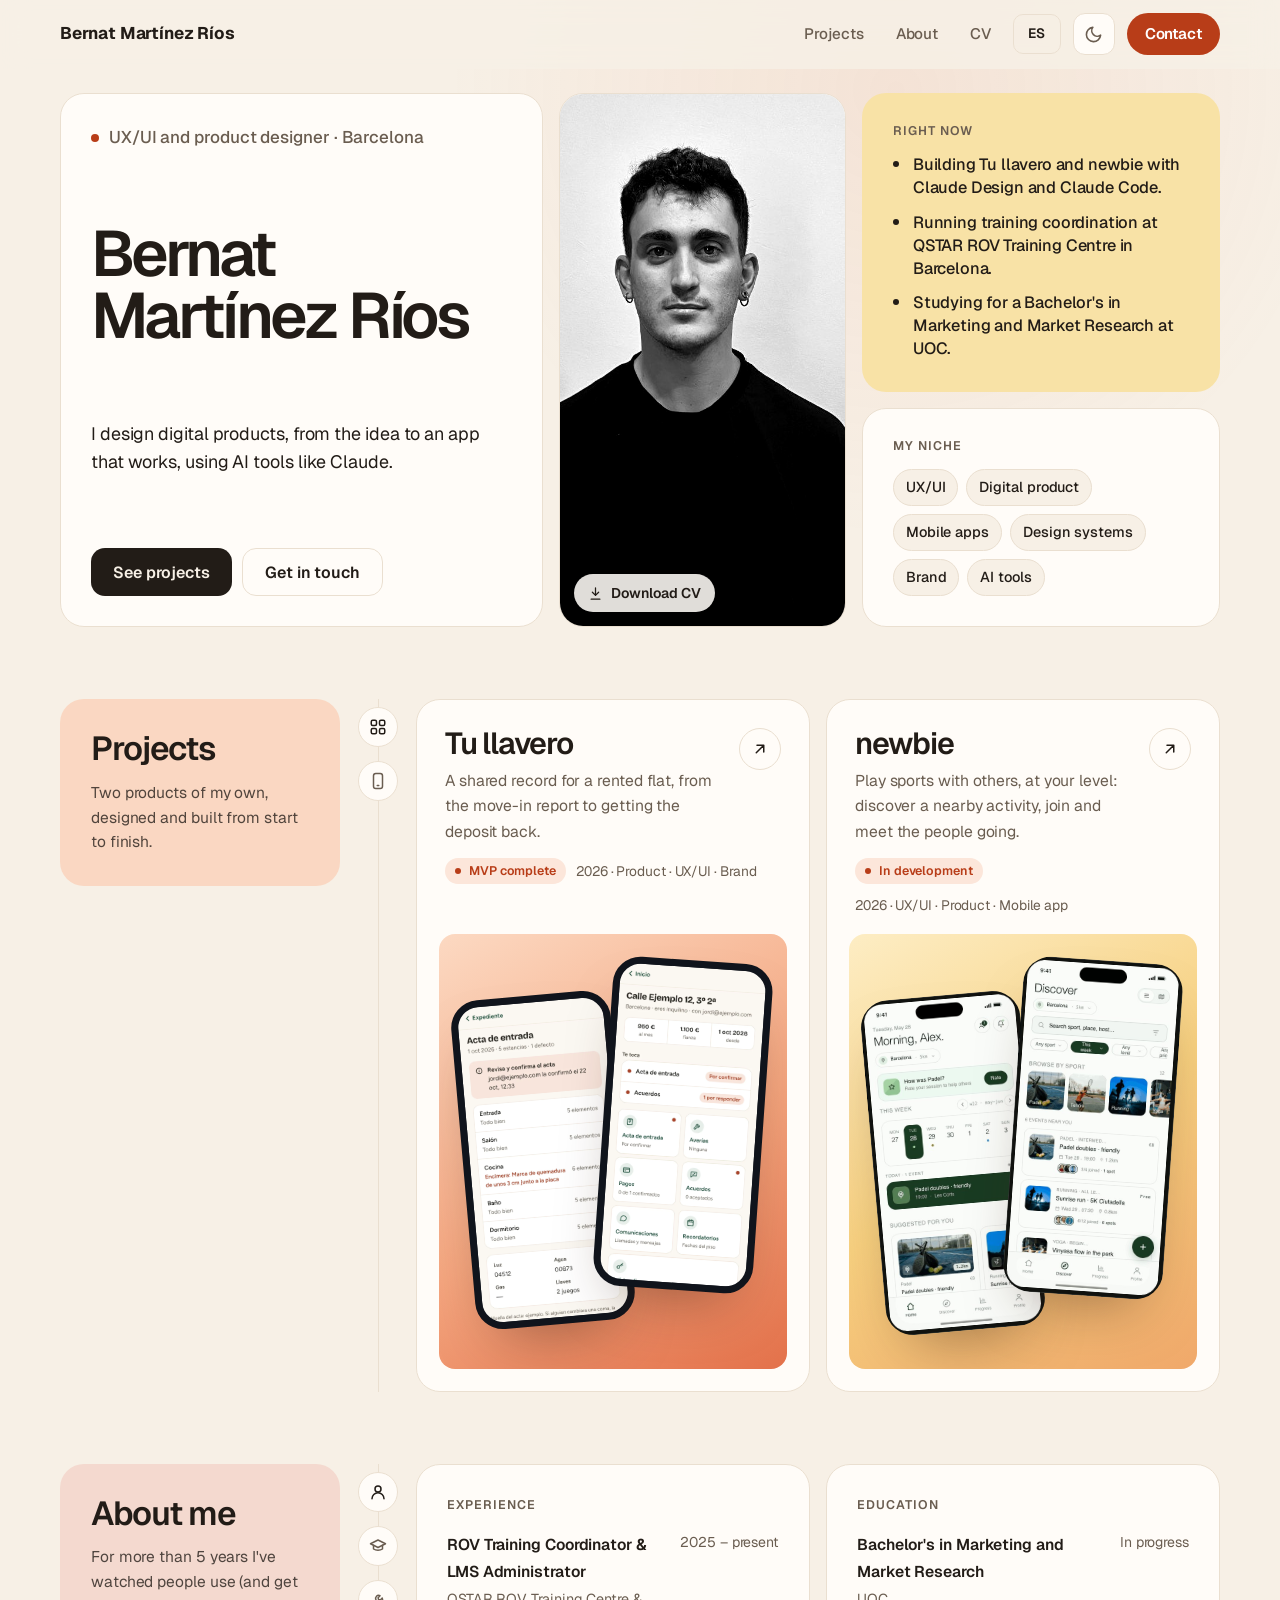
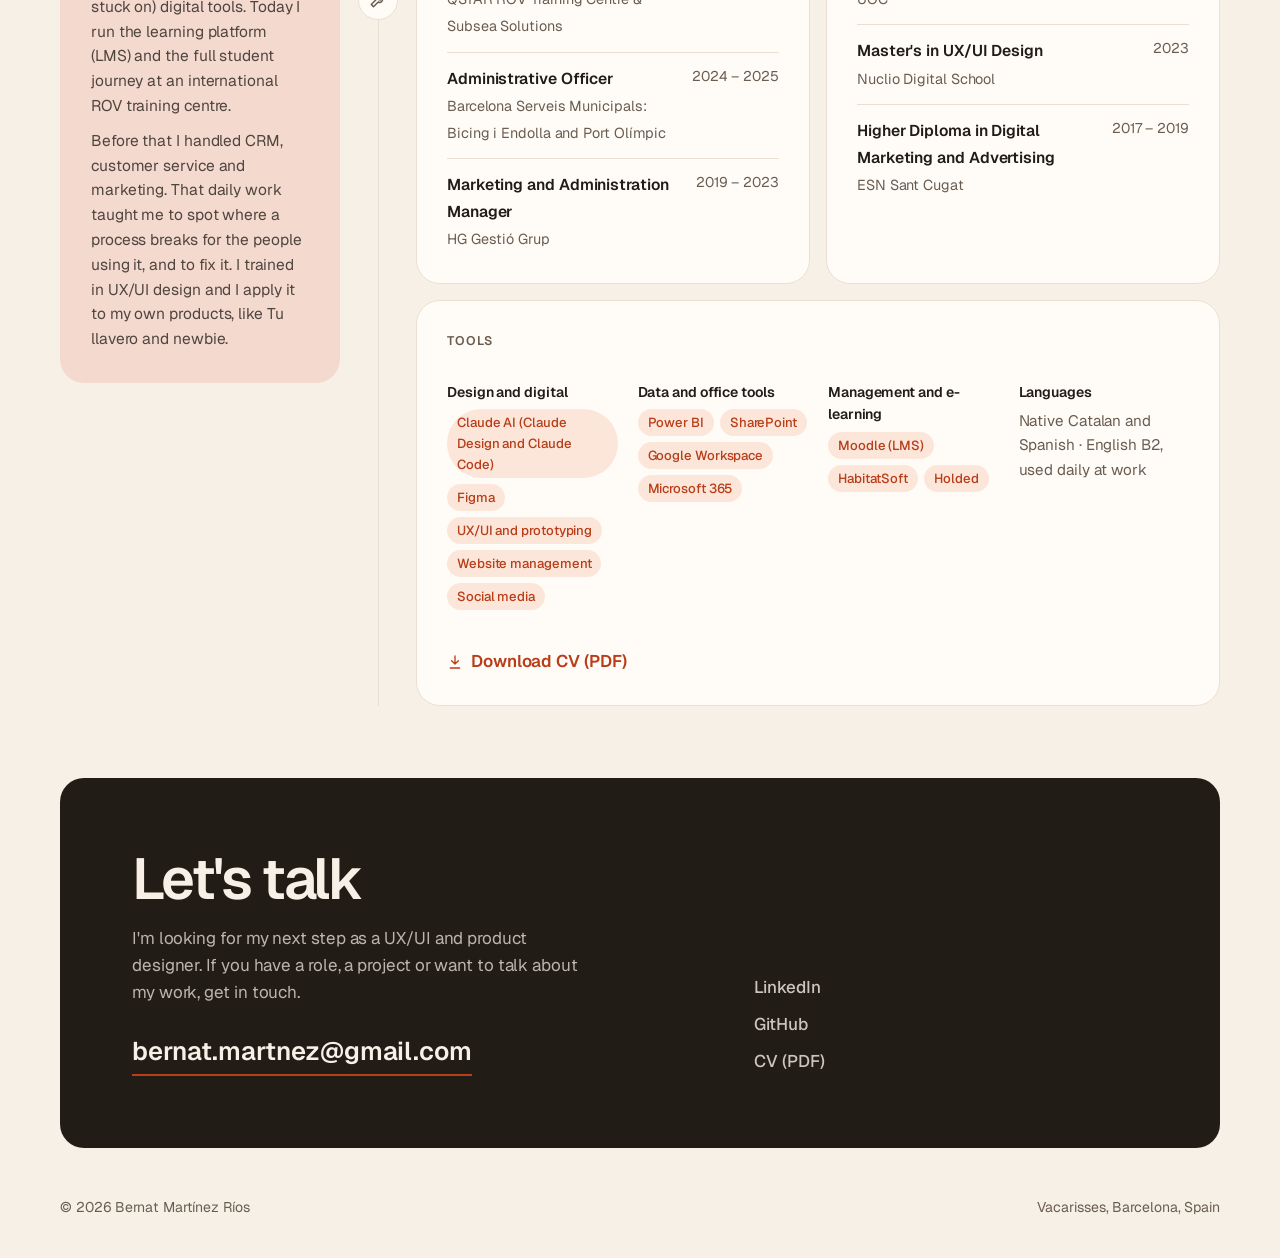
==== en/index.html @ 18534511 "Primera versión del portfolio Portada, casos de estudio de Tu llavero y newbie, versión en inglés, d" ====
<!doctype html>
<html lang="en">
<head>
<meta charset="utf-8">
<meta name="viewport" content="width=device-width, initial-scale=1">
<title>Bernat Martínez Ríos</title>
<meta name="description" content="Portfolio of Bernat Martínez Ríos, UX/UI and product designer: Tu llavero, newbie and background.">
<link rel="icon" href="../favicon.svg" type="image/svg+xml">
<meta property="og:type" content="website">
<meta property="og:title" content="Bernat Martínez Ríos">
<meta property="og:description" content="Portfolio of Bernat Martínez Ríos, UX/UI and product designer: Tu llavero, newbie and background.">
<meta property="og:image" content="https://bernatmartinezrios.github.io/og.png">
<meta name="twitter:card" content="summary_large_image">
<link rel="preconnect" href="https://fonts.googleapis.com">
<link rel="preconnect" href="https://fonts.gstatic.com" crossorigin>
<link href="https://fonts.googleapis.com/css2?family=Geist:wght@400;500;600;700&display=swap" rel="stylesheet">
<link rel="alternate" hreflang="es" href="../index.html">
<link rel="stylesheet" href="../styles.css">
</head>
<body>
<div class="spot" aria-hidden="true"></div>

<header class="topbar">
  <div class="wrap">
    <a class="brandname" href="#top">Bernat Martínez Ríos</a>
    <nav class="topnav" aria-label="Main">
      <a href="#projects">Projects</a>
      <a href="#about">About</a>
      <a href="../CV_Bernat_Martinez_Rios_EN.pdf" download>CV</a>
      <a class="lang keep" href="../index.html" hreflang="es" lang="es" aria-label="Ver en español">ES</a>
      <button class="icon-btn menu-btn" id="menu-btn" type="button" aria-label="Open menu" aria-expanded="false" aria-controls="mnav">
        <svg viewBox="0 0 24 24" fill="none" stroke="currentColor" stroke-width="2" stroke-linecap="round" aria-hidden="true"><path d="M4 7h16M4 12h16M4 17h16"/></svg>
      </button>
      <button class="icon-btn" id="theme" type="button" aria-label="Switch between light and dark mode">
        <svg viewBox="0 0 24 24" fill="none" stroke="currentColor" stroke-width="2" stroke-linecap="round" stroke-linejoin="round" aria-hidden="true"><path d="M21 12.8A9 9 0 1 1 11.2 3a7 7 0 0 0 9.8 9.8Z"/></svg>
      </button>
      <a href="#contact" class="keep pill">Contact</a>
    </nav>
  </div>
    <nav class="mnav" id="mnav" aria-label="Menu" hidden>
      <a href="#projects">Projects</a>
      <a href="#about">About</a>
      <a href="../CV_Bernat_Martinez_Rios_EN.pdf" download>CV</a>
      <a href="#contact">Contact</a>
    </nav>
</header>

<main class="home bento" id="top">
  <div class="wrap">

    <section class="intro-row" aria-label="Bernat Martínez Ríos">
      <div class="card name-card">
        <p class="role">UX/UI and product designer · Barcelona</p>
        <h1 class="name">Bernat<br>Martínez Ríos</h1>
        <p class="intro">I design digital products, from the idea to an app that works, using AI tools like Claude.</p>
        <div class="ctas">
          <a class="btn" href="#projects">See projects</a>
          <a class="btn ghost" href="#contact">Get in touch</a>
        </div>
      </div>
      <figure class="card photo-card">
        <img src="../bernat.jpg" alt="Bernat Martínez Ríos" width="700" height="906">
        <a class="photo-pill" href="../CV_Bernat_Martinez_Rios_EN.pdf" download><svg viewBox="0 0 24 24" fill="none" stroke="currentColor" stroke-width="2" stroke-linecap="round" stroke-linejoin="round" aria-hidden="true"><path d="M12 3v12m0 0-5-5m5 5 5-5M5 21h14"/></svg>Download CV</a>
      </figure>
      <div class="side-col">
        <div class="card now-card tint-sand">
          <h2 class="label">Right now</h2>
          <ul class="now">
            <li>Building Tu llavero and newbie with Claude Design and Claude Code.</li>
            <li>Running training coordination at QSTAR ROV Training Centre in Barcelona.</li>
            <li>Studying for a Bachelor's in Marketing and Market Research at UOC.</li>
          </ul>
        </div>
        <div class="card niche-card">
          <h2 class="label">My niche</h2>
          <ul class="niche"><li>UX/UI</li><li>Digital product</li><li>Mobile apps</li><li>Design systems</li><li>Brand</li><li>AI tools</li></ul>
        </div>
      </div>
    </section>

    <section class="row" id="projects">
      <div class="card label-card tint-mint">
        <h2>Projects</h2>
        <p>Two products of my own, designed and built from start to finish.</p>
      </div>
      <div class="rail" aria-hidden="true"><span><svg viewBox="0 0 24 24" fill="none" stroke="currentColor" stroke-width="2" stroke-linecap="round" stroke-linejoin="round" aria-hidden="true"><rect x="3" y="3" width="7" height="7" rx="2"/><rect x="14" y="3" width="7" height="7" rx="2"/><rect x="3" y="14" width="7" height="7" rx="2"/><rect x="14" y="14" width="7" height="7" rx="2"/></svg></span><span><svg viewBox="0 0 24 24" fill="none" stroke="currentColor" stroke-width="2" stroke-linecap="round" stroke-linejoin="round" aria-hidden="true"><rect x="6" y="2" width="12" height="20" rx="3"/><path d="M11 18h2"/></svg></span></div>
      <div class="row-body projects">
        <article class="card proj">
          <div class="proj-head">
            <div>
              <h3><a href="projects/tu-llavero.html">Tu llavero</a></h3>
              <p class="desc">A shared record for a rented flat, from the move-in report to getting the deposit back.</p>
            </div>
            <span class="arrow" aria-hidden="true"><svg viewBox="0 0 24 24" fill="none" stroke="currentColor" stroke-width="2" stroke-linecap="round" stroke-linejoin="round" aria-hidden="true"><path d="M7 17 17 7M8 7h9v9"/></svg></span>
          </div>
          <p class="cap"><span class="status">MVP complete</span>2026 · Product · UX/UI · Brand</p>
          <div class="proj-visual v-llavero" aria-hidden="true">
            <div class="phone framed a"><img src="../proyectos/tu-llavero/img/capturas/05-acta.webp" alt="" loading="lazy"></div>
            <div class="phone framed b"><img src="../proyectos/tu-llavero/img/capturas/04-expediente.webp" alt="" loading="lazy"></div>
          </div>
          <span class="sr-only">See case study</span>
        </article>
        <article class="card proj">
          <div class="proj-head">
            <div>
              <h3><a href="projects/newbie.html">newbie</a></h3>
              <p class="desc">Play sports with others, at your level: discover a nearby activity, join and meet the people going.</p>
            </div>
            <span class="arrow" aria-hidden="true"><svg viewBox="0 0 24 24" fill="none" stroke="currentColor" stroke-width="2" stroke-linecap="round" stroke-linejoin="round" aria-hidden="true"><path d="M7 17 17 7M8 7h9v9"/></svg></span>
          </div>
          <p class="cap"><span class="status">In development</span>2026 · UX/UI · Product · Mobile app</p>
          <div class="proj-visual v-newbie" aria-hidden="true">
            <div class="phone a"><img src="../proyectos/newbie/img/home.jpg" alt="" loading="lazy"></div>
            <div class="phone b"><img src="../proyectos/newbie/img/discover.jpg" alt="" loading="lazy"></div>
          </div>
          <span class="sr-only">See case study</span>
        </article>
      </div>
    </section>

    <section class="row" id="about">
      <div class="card label-card tint-lavender">
        <h2>About me</h2>
        <p>For more than 5 years I've watched people use (and get stuck on) digital tools. Today I run the learning platform (LMS) and the full student journey at an international ROV training centre.</p>
        <p>Before that I handled CRM, customer service and marketing. That daily work taught me to spot where a process breaks for the people using it, and to fix it. I trained in UX/UI design and I apply it to my own products, like Tu llavero and newbie.</p>
      </div>
      <div class="rail" aria-hidden="true"><span><svg viewBox="0 0 24 24" fill="none" stroke="currentColor" stroke-width="2" stroke-linecap="round" stroke-linejoin="round" aria-hidden="true"><circle cx="12" cy="8" r="4"/><path d="M4 21a8 8 0 0 1 16 0"/></svg></span><span><svg viewBox="0 0 24 24" fill="none" stroke="currentColor" stroke-width="2" stroke-linecap="round" stroke-linejoin="round" aria-hidden="true"><path d="m2 9 10-5 10 5-10 5Z"/><path d="M6 11v5c3 2 9 2 12 0v-5"/></svg></span><span><svg viewBox="0 0 24 24" fill="none" stroke="currentColor" stroke-width="2" stroke-linecap="round" stroke-linejoin="round" aria-hidden="true"><path d="M14.7 6.3a4 4 0 0 0-5.4 5.4L3 18l3 3 6.3-6.3a4 4 0 0 0 5.4-5.4l-2.6 2.6-2.4-.6-.6-2.4Z"/></svg></span></div>
      <div class="row-body about-body">
        <div class="card">
          <h3 class="label">Experience</h3>
          <ol class="path">
          <li><div><strong>ROV Training Coordinator & LMS Administrator</strong><br><span>QSTAR ROV Training Centre & Subsea Solutions</span></div><time>2025 – present</time></li>
          <li><div><strong>Administrative Officer</strong><br><span>Barcelona Serveis Municipals: Bicing i Endolla and Port Olímpic</span></div><time>2024 – 2025</time></li>
          <li><div><strong>Marketing and Administration Manager</strong><br><span>HG Gestió Grup</span></div><time>2019 – 2023</time></li>
          </ol>
        </div>
        <div class="card">
          <h3 class="label">Education</h3>
          <ol class="path">
          <li><div><strong>Bachelor's in Marketing and Market Research</strong><br><span>UOC</span></div><time>In progress</time></li>
          <li><div><strong>Master's in UX/UI Design</strong><br><span>Nuclio Digital School</span></div><time>2023</time></li>
          <li><div><strong>Higher Diploma in Digital Marketing and Advertising</strong><br><span>ESN Sant Cugat</span></div><time>2017 – 2019</time></li>
          </ol>
        </div>
        <div class="card toolset span-2">
          <h3 class="label">Tools</h3>
          <div class="tool-cols">
          <div><h4>Design and digital</h4><ul class="chips"><li>Claude AI (Claude Design and Claude Code)</li><li>Figma</li><li>UX/UI and prototyping</li><li>Website management</li><li>Social media</li></ul></div>
          <div><h4>Data and office tools</h4><ul class="chips"><li>Power BI</li><li>SharePoint</li><li>Google Workspace</li><li>Microsoft 365</li></ul></div>
          <div><h4>Management and e-learning</h4><ul class="chips"><li>Moodle (LMS)</li><li>HabitatSoft</li><li>Holded</li></ul></div>
          <div><h4>Languages</h4><p class="langs-line">Native Catalan and Spanish · English B2, used daily at work</p></div>
          </div>
          <a class="cv-link" href="../CV_Bernat_Martinez_Rios_EN.pdf" download><svg viewBox="0 0 24 24" fill="none" stroke="currentColor" stroke-width="2" stroke-linecap="round" stroke-linejoin="round" aria-hidden="true"><path d="M12 3v12m0 0-5-5m5 5 5-5M5 21h14"/></svg>Download CV (PDF)</a>
        </div>
      </div>
    </section>

    <section class="contact-row" id="contact">
      <div class="contact-band">
        <div>
          <h2>Let's talk</h2>
          <p>I'm looking for my next step as a UX/UI and product designer. If you have a role, a project or want to talk about my work, get in touch.</p>
          <a class="mail" href="mailto:bernat.martnez@gmail.com">bernat.martnez@gmail.com</a>
        </div>
        <ul>
          <li><a href="https://www.linkedin.com/in/bernatmartinezrios" target="_blank" rel="noopener">LinkedIn</a></li>
          <li><a href="https://github.com/bernatmartinezrios" target="_blank" rel="noopener">GitHub</a></li>
          <li><a href="../CV_Bernat_Martinez_Rios_EN.pdf" download>CV (PDF)</a></li>
        </ul>
      </div>
    </section>
    <footer class="site-foot"><span>© 2026 Bernat Martínez Ríos</span><span>Vacarisses, Barcelona, Spain</span></footer>
  </div>
</main>

<script>
(() => {
  const root = document.documentElement;
  try { const t = localStorage.getItem('theme'); if (t) root.dataset.theme = t; } catch (e) {}
  document.getElementById('theme').addEventListener('click', () => {
    const dark = root.dataset.theme ? root.dataset.theme === 'dark' : matchMedia('(prefers-color-scheme: dark)').matches;
    root.dataset.theme = dark ? 'light' : 'dark';
    try { localStorage.setItem('theme', root.dataset.theme); } catch (e) {}
  });

  // Menú desplegable en móvil
  const mb = document.getElementById('menu-btn'), mn = document.getElementById('mnav');
  if (mb && mn) {
    const setMenu = open => { mn.hidden = !open; mb.setAttribute('aria-expanded', open); };
    mb.addEventListener('click', () => setMenu(mn.hidden));
    mn.addEventListener('click', e => { if (e.target.closest('a')) setMenu(false); });
    addEventListener('keydown', e => { if (e.key === 'Escape') setMenu(false); });
    matchMedia('(min-width: 621px)').addEventListener('change', e => { if (e.matches) setMenu(false); });
  }

  const spot = document.querySelector('.spot');
  addEventListener('pointermove', e => {
    spot.style.setProperty('--x', e.clientX + 'px');
    spot.style.setProperty('--y', e.clientY + 'px');
  }, {passive: true});

  const bar = document.querySelector('.topbar');
  const onScroll = () => bar.classList.toggle('scrolled', scrollY > 8);
  addEventListener('scroll', onScroll, {passive: true});
  onScroll();

  // Marca en el menú la sección visible
  const links = [...document.querySelectorAll('.topnav a')];
  const io = new IntersectionObserver(entries => entries.forEach(en => {
    if (!en.isIntersecting) return;
    links.forEach(l => l.classList.toggle('active', l.hash === '#' + en.target.id));
  }), {rootMargin: '-40% 0px -55% 0px'});
  ['projects', 'about', 'contact'].forEach(id => io.observe(document.getElementById(id)));
})();
</script>
</body>
</html>
---- styles.css ----
/* ===== Base compartida ===== */
:root{
  --bg:#F7F0E6;
  --mint:#FAD7C2;--sand:#F8E2A6;--lavender:#F4D9CF;
  --surface:#FFFCF8;
  --ink:#221C17;
  --muted:#6A5D50;
  --accent:#B83D18;
  --accent-soft:#FCE6DA;
  --line:#EADFD0;
  --glow:rgba(226,112,74,.10);
  --serif:"Geist",system-ui,sans-serif;
  color-scheme:light;
}
@media (prefers-color-scheme:dark){
  :root:not([data-theme="light"]){
    --bg:#1A1512;--surface:#241D18;--ink:#F4ECE3;--muted:#B5A797;--accent:#F08A62;--accent-soft:#3A2219;--line:#3A2F27;--glow:rgba(240,138,98,.08);--mint:#3D2418;--sand:#3A2F17;--lavender:#33231E;color-scheme:dark;
  }
}
:root[data-theme="dark"]{
  --bg:#1A1512;--surface:#241D18;--ink:#F4ECE3;--muted:#B5A797;--accent:#F08A62;--accent-soft:#3A2219;--line:#3A2F27;--glow:rgba(240,138,98,.08);--mint:#3D2418;--sand:#3A2F17;--lavender:#33231E;color-scheme:dark;
}
*{box-sizing:border-box;margin:0;padding:0}
html{scroll-behavior:smooth;scroll-padding-top:80px}
body{background:var(--bg);color:var(--ink);font-family:"Geist",system-ui,sans-serif;font-size:1.0625rem;line-height:1.6;letter-spacing:-.005em;-webkit-font-smoothing:antialiased;transition:background .3s,color .3s}
a{color:inherit;text-decoration:none}
:focus-visible{outline:2px solid var(--accent);outline-offset:3px;border-radius:6px}
img{display:block;max-width:100%}
.wrap{width:min(1160px,100% - 32px);margin-inline:auto}
.spot{position:fixed;inset:0;pointer-events:none;z-index:0;background:radial-gradient(640px circle at var(--x,70%) var(--y,10%),var(--glow),transparent 70%)}

.icon-btn{display:inline-grid;place-items:center;width:42px;height:42px;border-radius:12px;border:1px solid var(--line);background:var(--surface);color:var(--muted);cursor:pointer;transition:color .2s,border-color .2s,transform .2s}
.icon-btn:hover{color:var(--accent);border-color:var(--accent);transform:translateY(-2px)}
.icon-btn svg{width:19px;height:19px}
.btn{display:inline-flex;align-items:center;gap:8px;height:48px;padding:0 22px;border-radius:14px;background:var(--ink);color:var(--bg);font-weight:600;font-size:1rem;transition:transform .2s,background .2s}
.btn:hover{transform:translateY(-2px);background:var(--accent)}
.btn.ghost{background:transparent;color:var(--ink);border:1px solid var(--line)}
.btn.ghost:hover{border-color:var(--accent);color:var(--accent);background:transparent}
.chips{display:flex;flex-wrap:wrap;gap:6px;list-style:none}
.chips li{font-size:.82rem;font-weight:500;padding:3px 10px;border-radius:999px;background:var(--accent-soft);color:var(--accent)}
h2{font-size:clamp(1.5rem,2.6vw,1.9rem);font-weight:600;letter-spacing:-.03em;line-height:1.15;color:var(--ink);margin-bottom:20px}
.lead{font-size:1.2rem;line-height:1.65;max-width:60ch}
@keyframes rise{from{opacity:0;transform:translateY(14px)}to{opacity:1;transform:none}}

/* ===== Portada ===== */
.topbar{position:sticky;top:0;z-index:20;background:color-mix(in srgb,var(--bg) 80%,transparent);backdrop-filter:blur(14px);border-bottom:1px solid transparent;transition:border-color .3s}
.topbar.scrolled{border-bottom-color:var(--line)}
.topbar .wrap{display:flex;align-items:center;justify-content:space-between;gap:16px;height:68px}
.brandname{font-weight:700;letter-spacing:-.01em;white-space:nowrap}
.topnav{display:flex;align-items:center;gap:4px}
.topnav a{padding:8px 14px;border-radius:10px;font-weight:500;font-size:.95rem;color:var(--muted);transition:color .2s,background .2s}
.topnav a:hover,.topnav a.active{color:var(--ink);background:var(--surface)}
.topnav .icon-btn{margin-left:8px}
.topnav .lang{margin-left:4px;border:1px solid var(--line);font-size:.85rem;font-weight:600;letter-spacing:.02em;color:var(--ink)}
.topnav .lang:hover{border-color:var(--accent);color:var(--accent)}

main.home{position:relative;z-index:1}
.home section{padding:clamp(72px,10vw,128px) 0 0}
.sec-head{display:flex;justify-content:space-between;align-items:end;gap:24px;flex-wrap:wrap;margin-bottom:36px}
.sec-head h2{margin:0;font-weight:600;font-size:clamp(2rem,4vw,2.9rem);line-height:1.05;letter-spacing:-.04em;color:var(--ink)}
.sec-head p{color:var(--muted);max-width:44ch}

/* Hero */
.hero{display:grid;grid-template-columns:1.15fr .85fr;gap:clamp(32px,5vw,72px);align-items:center;min-height:calc(100svh - 68px);padding:48px 0 32px}
.hello{display:inline-flex;align-items:center;gap:12px;font-weight:500;color:var(--muted)}
.hello img{width:44px;height:44px;border-radius:50%;object-fit:cover;filter:grayscale(1)}
.hello .dot{width:8px;height:8px;border-radius:50%;background:#2BB673;box-shadow:0 0 0 4px rgba(43,182,115,.18)}
.hero h1{font-weight:600;font-size:clamp(2.6rem,5.4vw,4.6rem);line-height:1.02;letter-spacing:-.05em;margin-top:24px;max-width:15ch}
.hero .intro{font-size:1.18rem;color:var(--muted);max-width:50ch;margin-top:24px}
.hero .ctas{display:flex;gap:12px;flex-wrap:wrap;margin-top:36px}
.hero-copy > *{animation:rise .8s cubic-bezier(.2,.8,.2,1) both}
.hero-copy > *:nth-child(2){animation-delay:.08s}.hero-copy > *:nth-child(3){animation-delay:.16s}.hero-copy > *:nth-child(4){animation-delay:.24s}
.hero-visual{position:relative;height:min(600px,72svh);perspective:1200px}
.hero-visual::before{content:"";position:absolute;inset:-4% -2%;border-radius:28px;background-image:radial-gradient(color-mix(in srgb,var(--ink) 10%,transparent) 1px,transparent 1px);background-size:18px 18px;-webkit-mask-image:radial-gradient(closest-side,#000 55%,transparent);mask-image:radial-gradient(closest-side,#000 55%,transparent)}
.stack{position:absolute;inset:0;transform-style:preserve-3d;transition:transform .4s cubic-bezier(.2,.8,.2,1)}
.phone{position:absolute;width:min(250px,46%);border-radius:36px;overflow:hidden;box-shadow:0 30px 60px -28px rgba(60,30,15,.5);animation:rise 1s cubic-bezier(.2,.8,.2,1) both}
.phone.framed{border:9px solid #10141c;background:#10141c}
.phone img{width:100%;height:auto}
.phone.p1{left:4%;top:12%;rotate:-6deg;animation-delay:.25s}
.phone.p2{right:4%;top:0;rotate:5deg;z-index:2;animation-delay:.4s}

/* Proyectos */
.showcases{display:grid;gap:28px}
.showcase{position:relative;display:grid;grid-template-columns:.8fr 1.2fr;gap:clamp(24px,4vw,56px);align-items:stretch;padding:clamp(20px,3vw,32px);border-radius:24px;background:var(--surface);border:1px solid var(--line);overflow:hidden;isolation:isolate;transition:border-color .3s,box-shadow .3s}
.showcase:hover{border-color:color-mix(in srgb,var(--accent) 45%,var(--line));box-shadow:0 24px 48px -32px rgba(60,30,15,.35)}
.showcase > div:first-child{padding:clamp(8px,2vw,24px);display:flex;flex-direction:column;align-items:flex-start;justify-content:center}
.showcase .mark{width:52px;height:52px;border-radius:14px}
.status.first{margin-top:0}
:root[data-theme="dark"] .phone.framed{border-color:#2a3550}
@media (prefers-color-scheme:dark){:root:not([data-theme="light"]) .phone.framed{border-color:#2a3550}}
.status{display:inline-flex;align-items:center;gap:8px;margin-top:24px;font-size:.82rem;font-weight:600;padding:4px 12px;border-radius:999px;background:var(--accent-soft);color:var(--accent)}
.status::before{content:"";width:6px;height:6px;border-radius:50%;background:currentColor}
.showcase h3{font-weight:600;font-size:clamp(2rem,3.6vw,2.8rem);line-height:1;letter-spacing:-.045em;margin-top:14px}
.showcase h3 a::after{content:"";position:absolute;inset:0;z-index:3;border-radius:32px}
.showcase .tagline{font-size:1.2rem;font-weight:500;margin-top:10px}
.showcase p.desc{color:var(--muted);max-width:46ch;margin-top:14px}
.showcase .chips{margin-top:22px}
.showcase .go{display:inline-flex;align-items:center;gap:10px;margin-top:28px;font-weight:600;color:var(--accent)}
.showcase .go::after{content:"";width:22px;height:2px;background:currentColor;transition:width .3s}
.showcase:hover .go::after{width:40px}
.phones{position:relative;height:100%;min-height:520px;border-radius:18px;background:var(--bg);overflow:hidden;background-image:radial-gradient(color-mix(in srgb,var(--ink) 9%,transparent) 1px,transparent 1px);background-size:18px 18px}
.phones .phone{width:min(240px,40%);animation:none;transition:transform .6s cubic-bezier(.2,.8,.2,1)}
.phones .a{left:16%;top:14%;transform:translateY(var(--pa,0px)) rotate(-4deg)}
.phones .b{right:14%;top:5%;z-index:2;transform:translateY(var(--pb,0px)) rotate(3deg)}
.showcase:hover .phones .a{transform:translateY(calc(var(--pa,0px) - 8px)) rotate(-6deg)}
.showcase:hover .phones .b{transform:translateY(calc(var(--pb,0px) - 12px)) rotate(5deg)}

/* Nombre, pie de proyecto y «Ahora mismo» */
.hero h1.name{font-size:clamp(3rem,7.4vw,6.4rem);line-height:.95;letter-spacing:-.06em;max-width:9ch}
.hero .intro{color:var(--ink);font-size:clamp(1.15rem,1.6vw,1.35rem);max-width:34ch}
.meta-line{font-size:.92rem;color:var(--muted);margin-top:10px;font-variant-numeric:tabular-nums}
.showcase .desc{font-size:1.08rem}
.now-grid{display:grid;grid-template-columns:1.4fr 1fr;gap:clamp(32px,6vw,96px);border-top:1px solid var(--line);padding-top:40px}
h2.mini{font-size:.95rem;font-weight:600;color:var(--muted);letter-spacing:0;margin-bottom:18px}
.now{list-style:none;display:grid;gap:14px}
.now li{display:flex;gap:14px;align-items:baseline;font-size:clamp(1.1rem,1.8vw,1.4rem);font-weight:500;letter-spacing:-.02em;line-height:1.35}
.now li::before{content:"";flex:none;width:8px;height:8px;border-radius:50%;background:var(--accent);transform:translateY(-3px)}
.niche{list-style:none;display:flex;flex-wrap:wrap;gap:8px}
.niche li{padding:8px 14px;border:1px solid var(--line);border-radius:999px;background:var(--surface);font-weight:500;font-size:.95rem}
@media (max-width:860px){.now-grid{grid-template-columns:1fr}}

/* Qué hago */
.skills-grid{display:grid;grid-template-columns:repeat(4,1fr);gap:16px;list-style:none}
.skills-grid li{background:var(--surface);border:1px solid var(--line);border-radius:20px;padding:24px}
.skills-grid svg{width:26px;height:26px;color:var(--accent)}
.skills-grid h3{font-size:1.1rem;font-weight:600;margin-top:18px}
.skills-grid p{color:var(--muted);font-size:.97rem;margin-top:6px}

/* Sobre mí */
.about{display:grid;grid-template-columns:320px 1fr;gap:clamp(32px,6vw,80px);align-items:start}
.about .photo{border-radius:24px;filter:grayscale(1);aspect-ratio:1;object-fit:cover;width:100%}
.about .lead + p{color:var(--muted);margin-top:16px;max-width:62ch}
.facts-row{display:grid;grid-template-columns:1.3fr 1fr;gap:40px;margin-top:48px}
.facts-row h3{font-size:.95rem;font-weight:600;color:var(--accent);margin-bottom:12px}
.path{list-style:none;display:grid}
.path li{display:grid;grid-template-columns:1fr auto;gap:4px 16px;padding:12px 0;border-top:1px solid var(--line)}
.path li:last-child{border-bottom:1px solid var(--line)}
.path strong{font-weight:600;font-size:.98rem}
.path span{color:var(--muted);font-size:.9rem}
.path time{color:var(--muted);font-size:.88rem;white-space:nowrap}
.toolset{display:grid;gap:14px}
.toolset h4{font-size:.88rem;font-weight:600;margin-bottom:6px}
.langs-line{color:var(--muted);font-size:.95rem}
.about .cv-link{display:inline-flex;align-items:center;gap:8px;margin-top:28px;font-weight:600;color:var(--accent)}

/* Contacto */
.contact-band{margin-top:clamp(72px,10vw,128px);background:var(--ink);color:var(--bg);border-radius:32px;padding:clamp(32px,6vw,72px);display:grid;grid-template-columns:1.2fr .8fr;gap:32px;align-items:end}
.contact-band h2{font-weight:600;font-size:clamp(2.2rem,4.6vw,3.6rem);line-height:1.02;letter-spacing:-.045em;color:inherit;margin:0}
.contact-band p{opacity:.72;margin-top:16px;max-width:42ch}
.contact-band .mail{display:inline-block;font-size:clamp(1.15rem,2.4vw,1.6rem);font-weight:600;border-bottom:2px solid var(--accent);padding-bottom:2px;margin-top:24px;word-break:break-all}
.contact-band ul{list-style:none;display:grid;gap:10px;justify-items:start}
.contact-band ul a{font-weight:500;opacity:.8;transition:opacity .2s}
.contact-band ul a:hover{opacity:1}
.site-foot{display:flex;justify-content:space-between;flex-wrap:wrap;gap:8px;color:var(--muted);font-size:.88rem;padding:32px 0 40px}

@media (prefers-reduced-motion:reduce){*,*::before,*::after{animation:none!important;transition:none!important}html{scroll-behavior:auto}}

@media (max-width:960px){
  .hero{grid-template-columns:1fr;min-height:0;padding-top:56px}
  .hero-visual{height:440px}
  .showcase{grid-template-columns:1fr;min-height:0}
  .phones{min-height:380px}
  .skills-grid{grid-template-columns:repeat(2,1fr)}
  .about{grid-template-columns:1fr}
  .about .photo{width:160px}
  .facts-row{grid-template-columns:1fr}
  .contact-band{grid-template-columns:1fr}
}
@media (max-width:620px){
  .topnav a:not(.keep){display:none}
  .brandname{font-size:.95rem}
  .topnav{gap:2px}
  .topnav a{padding:8px 10px}
  .topnav .icon-btn{margin-left:4px}
  .hero-visual{height:360px}
  .phones{min-height:320px}
  .skills-grid{grid-template-columns:1fr}
  .path li{grid-template-columns:1fr}
}

/* ===== Casos de estudio ===== */
.case-top{position:sticky;top:0;z-index:5;display:flex;justify-content:space-between;align-items:center;gap:16px;padding:14px clamp(16px,4vw,48px);background:color-mix(in srgb,var(--bg) 82%,transparent);backdrop-filter:blur(12px);border-bottom:1px solid var(--line)}
.back{display:inline-flex;align-items:center;gap:8px;font-weight:600;font-size:.95rem;color:var(--muted);transition:color .2s}
.back:hover{color:var(--ink)}
.back svg{width:18px;height:18px;transition:transform .25s}
.back:hover svg{transform:translateX(-3px)}
.case-main{position:relative;z-index:1;width:min(1160px,100% - 32px);margin:0 auto;padding:56px 0 0}
.case-hero h1{max-width:20ch}
.case-hero .lead{max-width:68ch}
.case-main section{display:grid;grid-template-columns:minmax(180px,280px) minmax(0,1fr);column-gap:clamp(32px,6vw,96px);row-gap:0;align-items:start}
.case-main section > *{grid-column:2;min-width:0}
.case-main section > h2{grid-column:1;grid-row:1 / span 40;position:sticky;top:132px;margin:0}
.prose p,.prose ul,.prose ol{max-width:72ch}
.prose > :first-child + *{margin-top:0}
@media (max-width:860px){.case-main section{display:block}.case-main section > h2{position:static;margin-bottom:18px}}
.crumbs{display:flex;gap:8px;font-size:.92rem;color:var(--muted);margin-bottom:28px}
.crumbs a{color:var(--accent);font-weight:500}
.crumbs a:hover{text-decoration:underline}
.case-hero .brand{height:44px;width:auto;margin-bottom:28px}
.case-hero h1{font-size:clamp(2.4rem,5vw,3.6rem);line-height:1.04;letter-spacing:-.045em;font-weight:600}
.case-hero .lead{margin-top:16px;color:var(--muted)}
.meta{display:grid;grid-template-columns:repeat(auto-fill,minmax(230px,1fr));grid-auto-flow:dense;gap:10px;margin-top:40px}
.meta div{background:var(--surface);border:1px solid var(--line);border-radius:14px;padding:16px 18px}
.meta dt{font-size:.85rem;font-weight:600;color:var(--accent)}
.meta dd{font-size:.97rem;margin-top:2px}
.meta .wide{grid-column:span 2}
.case-main section{padding:72px 0 0}
.case-main h2{margin-bottom:18px}
.case-main h3{font-size:1.15rem;font-weight:600;margin:28px 0 8px}
.prose p{max-width:62ch}
.prose p + p{margin-top:14px}
.prose ul,.prose ol{padding-left:20px;display:grid;gap:8px;max-width:64ch;margin-top:14px}
.prose li::marker{color:var(--accent);font-weight:600}
.prose strong{font-weight:600}
.callout{margin-top:22px;padding:18px 20px;border-left:3px solid var(--accent);background:var(--accent-soft);border-radius:0 12px 12px 0}
.source{font-size:.85rem;color:var(--muted)}

/* Galería de pantallas: tira horizontal con scroll */
.strip{display:flex;gap:16px;overflow-x:auto;scroll-snap-type:x mandatory;padding:8px 2px 18px;margin-top:20px;scrollbar-width:thin}
.strip figure{flex:0 0 clamp(170px,26vw,210px);scroll-snap-align:start}
.shot-btn{display:block;width:100%;padding:0;border:1px solid var(--line);border-radius:22px;overflow:hidden;background:var(--surface);cursor:zoom-in;transition:transform .3s cubic-bezier(.2,.8,.2,1),box-shadow .3s}
.shot-btn:hover{transform:translateY(-4px);box-shadow:0 16px 30px -18px rgba(60,30,15,.45)}
.shot-btn img{width:100%;height:auto}
figcaption{font-size:.88rem;color:var(--muted);margin-top:10px;line-height:1.45}
.wide-fig{margin-top:22px}
.wide-fig .shot-btn{border-radius:16px}
.grid-6{display:grid;grid-template-columns:repeat(6,1fr);gap:10px;margin-top:20px;list-style:none}
.grid-6 li{text-align:center;font-size:.82rem;color:var(--muted)}
.grid-6 img{border-radius:14px;border:1px solid var(--line);margin-bottom:6px}
.grid-6 .chosen img{outline:2px solid var(--accent);outline-offset:2px}
.grid-6 .chosen{color:var(--accent);font-weight:600}
.numbers{display:grid;grid-template-columns:repeat(4,1fr);gap:12px;list-style:none;margin-top:20px}
.numbers li{background:var(--surface);border:1px solid var(--line);border-radius:14px;padding:16px;color:var(--muted);font-size:.92rem;line-height:1.35}
.numbers strong{display:block;font-size:1.8rem;letter-spacing:-.02em;color:var(--ink);font-weight:700}
.links{display:flex;flex-wrap:wrap;gap:10px;list-style:none;margin-top:16px}
.links a{display:inline-flex;padding:8px 14px;border:1px solid var(--line);border-radius:10px;background:var(--surface);font-weight:500;font-size:.95rem;transition:border-color .2s,color .2s}
.links a:hover{border-color:var(--accent);color:var(--accent)}
.next{display:block;margin-top:96px;padding:28px;border-radius:20px;background:var(--surface);border:1px solid var(--line);color:var(--ink);transition:transform .25s,border-color .25s}
.next:hover{border-color:var(--accent)}
.next:hover{transform:translateY(-3px)}
.next span{opacity:.7;font-size:.9rem}
.next strong{display:block;font-size:1.6rem;letter-spacing:-.02em;margin-top:4px}
.case-foot{color:var(--muted);font-size:.88rem;margin-top:40px}

.case-actions{display:flex;align-items:center;gap:8px}
.btn.small{height:42px;padding:0 16px;font-size:.92rem;border-radius:12px}
.summary{display:grid;grid-template-columns:repeat(3,1fr);gap:12px;margin-top:16px}
.summary div{background:var(--accent-soft);border-radius:16px;padding:18px}
.summary h3{font-size:.85rem;font-weight:600;color:var(--accent);margin:0 0 6px}
.summary p{font-size:.95rem;line-height:1.5}
.jump{position:sticky;top:68px;z-index:4;display:flex;gap:4px;overflow-x:auto;margin:28px 0 8px;padding:8px 0;background:var(--bg);scrollbar-width:none}
.jump a{flex:none;padding:6px 12px;border-radius:999px;font-size:.88rem;font-weight:500;color:var(--muted);border:1px solid var(--line);transition:color .2s,border-color .2s,background .2s}
.jump a:hover,.jump a.active{color:var(--ink);border-color:var(--accent);background:var(--surface)}
.case-main section{scroll-margin-top:124px}
.case-contact{margin-top:28px}
.case-contact h2{font-size:clamp(1.9rem,4vw,2.6rem)}
@media (max-width:620px){.summary{grid-template-columns:1fr}.case-actions .btn{display:none}}

/* Visor de imágenes */
dialog.lb{border:0;padding:0;background:transparent;max-width:min(92vw,1100px);max-height:92vh;margin:auto}
dialog.lb::backdrop{background:rgba(8,14,28,.82);backdrop-filter:blur(4px)}
dialog.lb img{max-width:100%;max-height:86vh;width:auto;border-radius:16px;margin:0 auto}
dialog.lb p{color:#E7ECF4;text-align:center;font-size:.92rem;margin-top:10px}
dialog.lb[open]{animation:rise .3s cubic-bezier(.2,.8,.2,1)}
.lb-close{position:fixed;top:16px;right:16px;width:44px;height:44px;border-radius:50%;border:0;background:#FFF6EE;color:#221C17;font-size:1.4rem;cursor:pointer}

.only-dark{display:none}
@media (prefers-color-scheme:dark){:root:not([data-theme="light"]) .only-light{display:none}:root:not([data-theme="light"]) .only-dark{display:block}}
:root[data-theme="dark"] .only-light{display:none}
:root[data-theme="dark"] .only-dark{display:block}

@media (max-width:620px){
  .meta{grid-template-columns:1fr}
  .meta .wide{grid-column:auto}
  .numbers{grid-template-columns:repeat(2,1fr)}
  .grid-6{grid-template-columns:repeat(3,1fr)}
  .case-main{padding-top:40px}
}
.numbers.market{grid-template-columns:repeat(3,1fr)}
.table-wrap{overflow-x:auto;margin-top:8px;border:1px solid var(--line);border-radius:14px;background:var(--surface)}
.compare{width:100%;border-collapse:collapse;font-size:.92rem;min-width:560px}
.compare th,.compare td{padding:12px 14px;text-align:left;border-bottom:1px solid var(--line)}
.compare thead th{font-weight:600;color:var(--accent);font-size:.85rem}
.compare tbody th{font-weight:500}
.compare td{color:var(--muted)}
.compare tr:last-child th,.compare tr:last-child td{border-bottom:0}
.compare .us{background:var(--accent-soft)}
.compare .us th,.compare .us td{color:var(--ink);font-weight:600}
.table-wrap + p{margin-top:18px}
@media (max-width:620px){.numbers.market{grid-template-columns:1fr}}
.prose .links,.prose .numbers,.prose .grid-6{padding-left:0}
.prose .links{display:flex}

/* ===== Portada en tarjetas ===== */
.sr-only{position:absolute;width:1px;height:1px;overflow:hidden;clip:rect(0 0 0 0);white-space:nowrap}
.topnav a.pill{margin-left:8px;background:var(--ink);color:var(--bg);padding:9px 18px;border-radius:999px;font-weight:600}
.topnav a.pill:hover,.topnav a.pill.active{background:var(--accent);color:#fff}
.bento .wrap{display:grid;gap:16px;padding-top:24px}
.card{position:relative;background:var(--surface);border:1px solid var(--line);border-radius:24px;padding:clamp(20px,2.4vw,30px)}
.tint-mint{background:var(--mint);border-color:transparent}
.tint-sand{background:var(--sand);border-color:transparent}
.tint-lavender{background:var(--lavender);border-color:transparent}
.label{font-size:.78rem;font-weight:600;letter-spacing:.08em;text-transform:uppercase;color:var(--muted);margin-bottom:16px}

.intro-row{display:grid;grid-template-columns:1.35fr .8fr 1fr;gap:16px}
.name-card{display:flex;flex-direction:column;justify-content:space-between;gap:28px;min-height:440px}
.name-card .role{font-weight:500;color:var(--muted);display:flex;align-items:center;gap:10px}
.name-card .role::before{content:"";width:8px;height:8px;border-radius:50%;background:var(--accent)}
.name-card h1.name{font-weight:600;font-size:clamp(2.6rem,5vw,4.4rem);line-height:.98;letter-spacing:-.055em}
.name-card .intro{font-size:clamp(1.05rem,1.4vw,1.2rem);max-width:36ch}
.name-card .ctas{display:flex;gap:10px;flex-wrap:wrap}
.name-card > *{animation:rise .8s cubic-bezier(.2,.8,.2,1) both}
.name-card > :nth-child(2){animation-delay:.08s}.name-card > :nth-child(3){animation-delay:.16s}.name-card > :nth-child(4){animation-delay:.24s}
.photo-card{padding:0;overflow:hidden;min-height:300px}
.photo-card img{position:absolute;inset:0;width:100%;height:100%;object-fit:cover;filter:grayscale(1) contrast(1.05)}
.photo-pill{position:absolute;left:14px;bottom:14px;display:inline-flex;align-items:center;gap:8px;padding:8px 14px;border-radius:999px;background:color-mix(in srgb,var(--surface) 88%,transparent);backdrop-filter:blur(8px);font-size:.88rem;font-weight:600;transition:background .2s,color .2s}
.photo-pill svg{width:15px;height:15px}
.photo-pill:hover{background:var(--ink);color:var(--bg)}
.side-col{display:grid;gap:16px;grid-template-rows:1fr auto}
.now-card .now{gap:12px}
.now-card .now li{font-size:1.02rem;letter-spacing:-.01em;line-height:1.4}
.now-card .now li::before{background:var(--ink);width:6px;height:6px}
.niche-card .niche li{background:var(--bg);font-size:.9rem;padding:6px 12px}

.row{display:grid;grid-template-columns:minmax(220px,280px) 44px minmax(0,1fr);gap:16px;align-items:start;padding-top:clamp(32px,5vw,56px)}
.label-card{position:sticky;top:84px}
.label-card h2{font-size:clamp(1.6rem,2.6vw,2.1rem);letter-spacing:-.04em;margin-bottom:12px}
.label-card p{color:var(--ink);opacity:.78;font-size:.97rem}
.label-card p + p{margin-top:10px}
.rail{position:relative;align-self:stretch;display:flex;flex-direction:column;align-items:center;gap:14px;padding-top:8px}
.rail::before{content:"";position:absolute;top:0;bottom:0;left:50%;width:1px;background:var(--line)}
.rail span{position:relative;display:grid;place-items:center;width:40px;height:40px;border-radius:50%;background:var(--surface);border:1px solid var(--line);color:var(--muted)}
.rail span:first-child{position:sticky;top:84px;color:var(--ink)}
.rail svg{width:18px;height:18px}
.row-body{display:grid;grid-template-columns:repeat(2,minmax(0,1fr));gap:16px}
.span-2{grid-column:1 / -1}

.proj{display:flex;flex-direction:column;padding:22px;transition:border-color .3s,box-shadow .3s,transform .3s}
.proj:hover{border-color:color-mix(in srgb,var(--accent) 40%,var(--line));box-shadow:0 24px 48px -32px rgba(60,30,15,.35)}
.proj-head{display:flex;justify-content:space-between;gap:16px;align-items:start;padding:6px 6px 0}
.proj h3{font-size:clamp(1.5rem,2.4vw,1.9rem);font-weight:600;letter-spacing:-.04em;line-height:1.05}
.proj h3 a::after{content:"";position:absolute;inset:0;z-index:3;border-radius:24px}
.proj .desc{color:var(--muted);font-size:.98rem;margin-top:8px;max-width:40ch}
.arrow{flex:none;display:grid;place-items:center;width:42px;height:42px;border-radius:50%;border:1px solid var(--line);transition:background .3s,color .3s,transform .3s}
.arrow svg{width:18px;height:18px}
.proj:hover .arrow{background:var(--ink);color:var(--bg);transform:rotate(45deg)}
.cap{display:flex;flex-wrap:wrap;align-items:center;gap:10px;font-size:.86rem;color:var(--muted);margin:14px 6px 18px;font-variant-numeric:tabular-nums}
.cap .status{margin:0;font-size:.78rem;padding:3px 10px}
.proj-visual{position:relative;margin-top:auto;height:clamp(340px,34vw,440px);border-radius:16px;overflow:hidden}
.v-llavero{background:linear-gradient(150deg,#FCD9C2 0%,#F4A57E 55%,#E3714A 100%)}
.v-newbie{background:linear-gradient(150deg,#FDEDC4 0%,#F7D07F 50%,#F0A86A 100%)}
:root[data-theme="dark"] .v-llavero{background:linear-gradient(150deg,#4A2516,#8A3F22)}
:root[data-theme="dark"] .v-newbie{background:linear-gradient(150deg,#4A3815,#86592A)}
@media (prefers-color-scheme:dark){:root:not([data-theme="light"]) .v-llavero{background:linear-gradient(150deg,#4A2516,#8A3F22)}:root:not([data-theme="light"]) .v-newbie{background:linear-gradient(150deg,#4A3815,#86592A)}}
.proj-visual .phone{width:46%;animation:none;border-radius:28px;transition:transform .6s cubic-bezier(.2,.8,.2,1)}
.proj-visual .phone.framed{border-width:7px}
.proj-visual .a{left:7%;top:14%;transform:rotate(-5deg)}
.proj-visual .b{right:7%;top:6%;z-index:2;transform:rotate(4deg)}
.proj:hover .proj-visual .a{transform:translateY(-8px) rotate(-7deg)}
.proj:hover .proj-visual .b{transform:translateY(-14px) rotate(6deg)}

.about-body .path li:first-child{border-top:0;padding-top:0}
.about-body .path li:last-child{border-bottom:0;padding-bottom:0}
.tool-cols{display:grid;grid-template-columns:repeat(4,minmax(0,1fr));gap:20px}
.toolset .cv-link{display:inline-flex;align-items:center;gap:8px;margin-top:24px;font-weight:600;color:var(--accent)}
.toolset .cv-link svg{width:16px;height:16px}
.contact-row{padding-top:clamp(32px,5vw,56px)}
.contact-row .contact-band{margin-top:0;border-radius:24px}

@media (max-width:1020px){
  .intro-row{grid-template-columns:1.2fr 1fr}
  .side-col{grid-column:1 / -1;grid-template-columns:1fr 1fr;grid-template-rows:auto}
  .row{grid-template-columns:1fr}
  .rail{display:none}
  .label-card{position:static}
  .tool-cols{grid-template-columns:repeat(2,minmax(0,1fr))}
}
@media (max-width:700px){
  .intro-row,.side-col,.row-body{grid-template-columns:1fr}
  .name-card{min-height:0}
  .photo-card{min-height:0;aspect-ratio:1}
  .proj-visual{height:360px}
  .tool-cols{grid-template-columns:1fr}
}
@media (max-width:620px){.topnav a.pill{margin-left:4px;padding:8px 14px}}

/* ===== Cabecera centrada de los casos ===== */
.case-intro{text-align:center;display:flex;flex-direction:column;align-items:center}
.case-intro .crumbs{justify-content:center;margin-bottom:22px}
.case-intro .brand{margin-bottom:22px}
.case-intro h1{max-width:22ch}
.case-intro .lead{max-width:62ch}
.case-banner{position:relative;margin-top:44px;height:clamp(300px,42vw,520px);border-radius:28px;overflow:hidden}
.case-banner .phone{width:clamp(130px,19%,230px);animation:rise 1s cubic-bezier(.2,.8,.2,1) both;border-radius:30px}
.case-banner .phone.framed{border-width:7px}
.case-banner .c1{left:15%;top:20%;rotate:-6deg;animation-delay:.15s}
.case-banner .c2{left:50%;top:9%;translate:-50% 0;z-index:2;animation-delay:.3s}
.case-banner .c3{right:15%;top:20%;rotate:6deg;animation-delay:.45s}
@media (max-width:620px){.case-banner .c1{left:2%}.case-banner .c3{right:2%}.case-banner .phone{width:34%}}
.bento .wrap > section{padding-top:clamp(32px,5vw,56px)}
.bento .wrap > section.intro-row{padding-top:0}

/* Pantallas del diseño, por pestañas */
.screens{margin-top:28px}
.screens-tabs{display:inline-flex;gap:4px;padding:4px;border:1px solid var(--line);border-radius:999px;background:var(--surface)}
.screens-tabs button{border:0;background:transparent;font:inherit;font-size:.92rem;font-weight:500;color:var(--muted);padding:7px 16px;border-radius:999px;cursor:pointer;transition:background .2s,color .2s}
.screens-tabs button span{font-size:.8rem;opacity:.7;margin-left:4px}
.screens-tabs button[aria-selected="true"]{background:var(--ink);color:var(--bg)}
.screens-strip figure{flex:0 0 clamp(200px,24vw,260px)}
.screens-strip .shot-btn{aspect-ratio:390/780;border-radius:20px}
.screens-strip .shot-btn img{width:100%;height:100%;object-fit:cover;object-position:top}
.screens-strip figcaption b{color:var(--accent);font-weight:600;margin-right:4px}
dialog.lb{overflow:visible}
dialog.lb.tall{max-height:92vh;overflow-y:auto;scrollbar-width:none}
dialog.lb.tall img{max-height:none;width:min(440px,86vw)}
.lb-nav{position:fixed;top:50%;translate:0 -50%;display:grid;place-items:center;width:48px;height:48px;border-radius:50%;border:0;background:#FFF6EE;color:#221C17;cursor:pointer;z-index:2}
.lb-prev{left:16px}.lb-next{right:16px}
dialog.lb.single .lb-nav{display:none}
@media (max-width:620px){.lb-nav{top:auto;bottom:16px;translate:none}}
.photo-card img{object-position:50% 20%}

/* Resumen de 30 segundos */
.banner-note{text-align:center;margin-top:10px}
.tldr{margin-top:36px}
.tldr .label{margin-bottom:12px}
.tldr .summary{margin-top:0}
.tldr .summary div{background:var(--surface);border:1px solid var(--line);padding:20px 22px}
.tldr .summary h3{font-size:.8rem;letter-spacing:.06em;text-transform:uppercase}
.tldr .summary p{font-size:1rem;line-height:1.55}
.tldr + .links{margin-top:28px}

/* Menú desplegable en móvil */
.menu-btn{display:none}
.mnav{display:none}
@media (max-width:620px){
  .menu-btn{display:inline-grid;margin-left:4px}
  .topnav .icon-btn#theme{margin-left:2px}
  .topbar{position:sticky}
  .mnav:not([hidden]){display:grid;gap:2px;position:absolute;top:64px;right:16px;left:16px;padding:8px;border-radius:18px;background:var(--surface);border:1px solid var(--line);box-shadow:0 24px 48px -24px rgba(60,30,15,.35);animation:rise .25s cubic-bezier(.2,.8,.2,1)}
  .mnav a{padding:14px 16px;border-radius:12px;font-weight:600;font-size:1.05rem}
  .mnav a:hover,.mnav a.active{background:var(--accent-soft);color:var(--accent)}
}
.links a.primary{background:var(--ink);color:var(--bg);border-color:var(--ink);padding:10px 18px;font-weight:600}
.links a.primary:hover{background:var(--accent);border-color:var(--accent);color:#fff}
@media (max-width:620px){.topnav a.pill{display:none}.brandname{font-size:.95rem}}
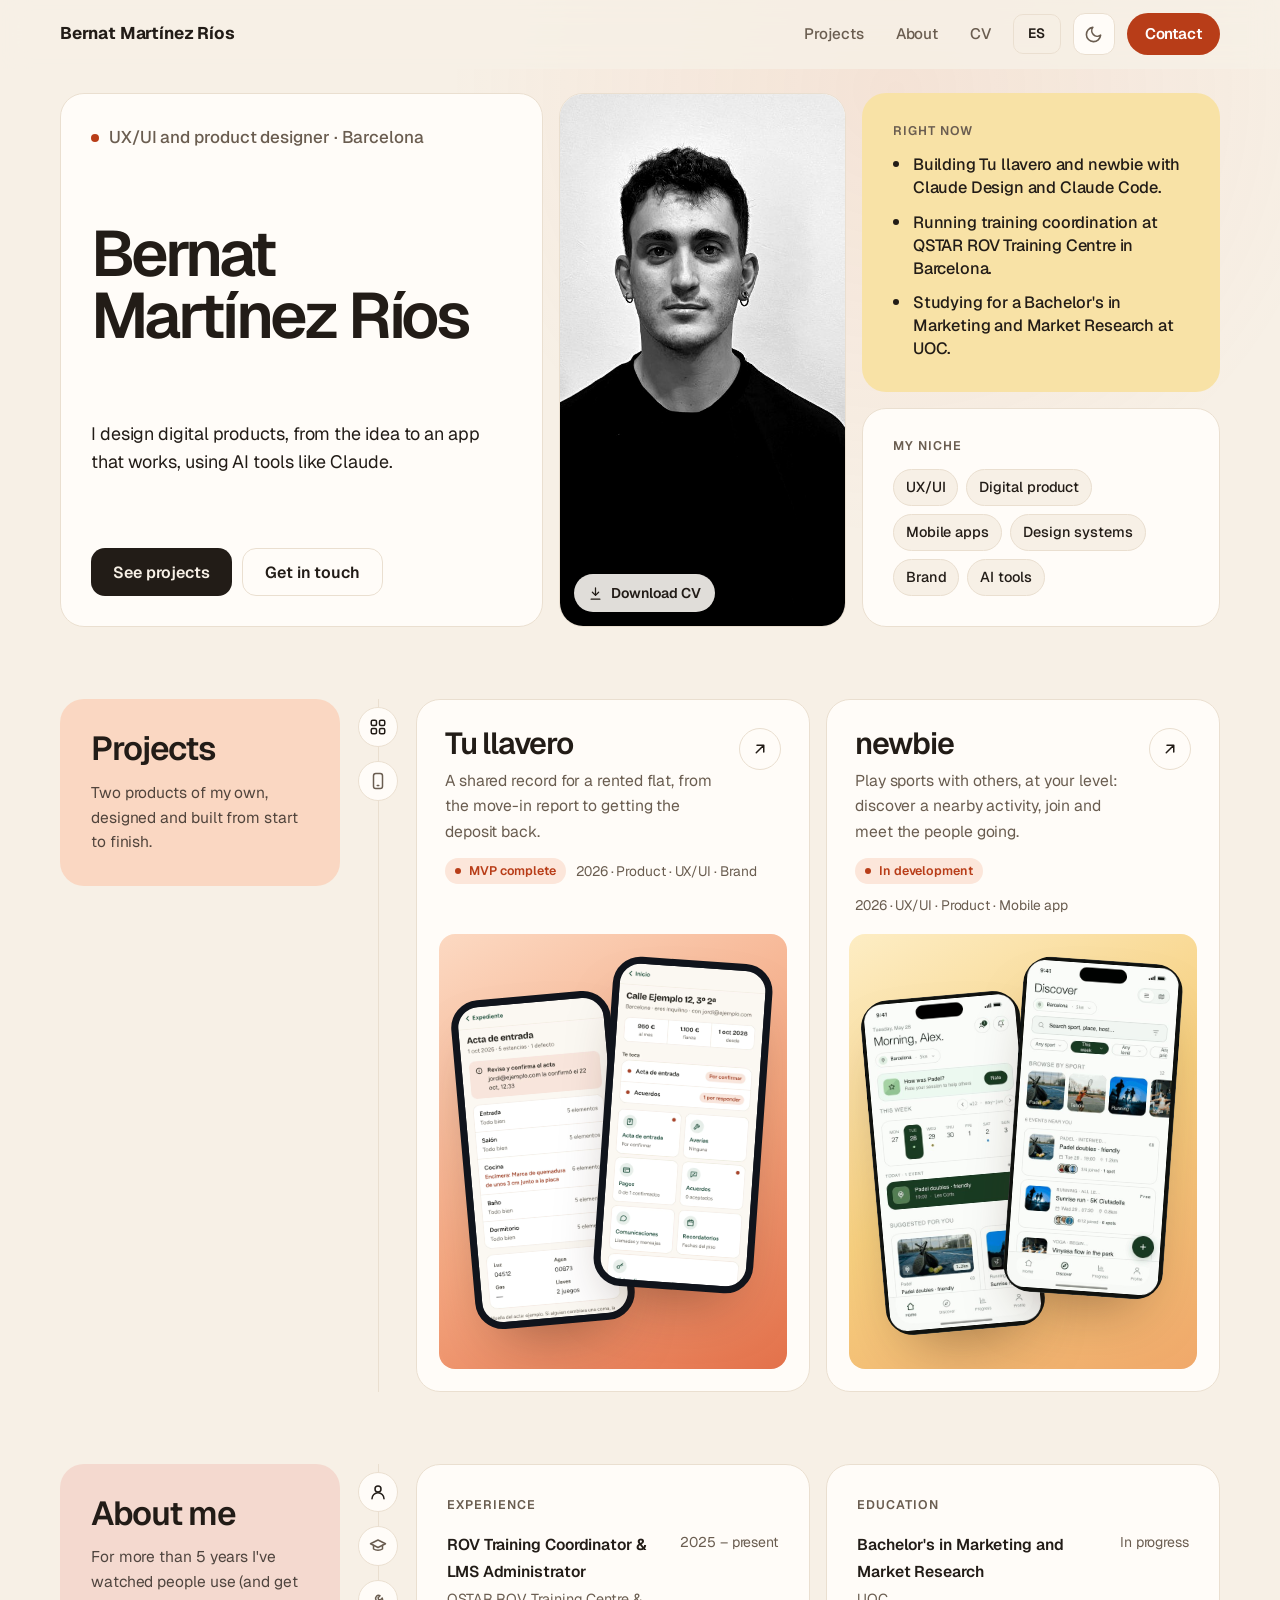
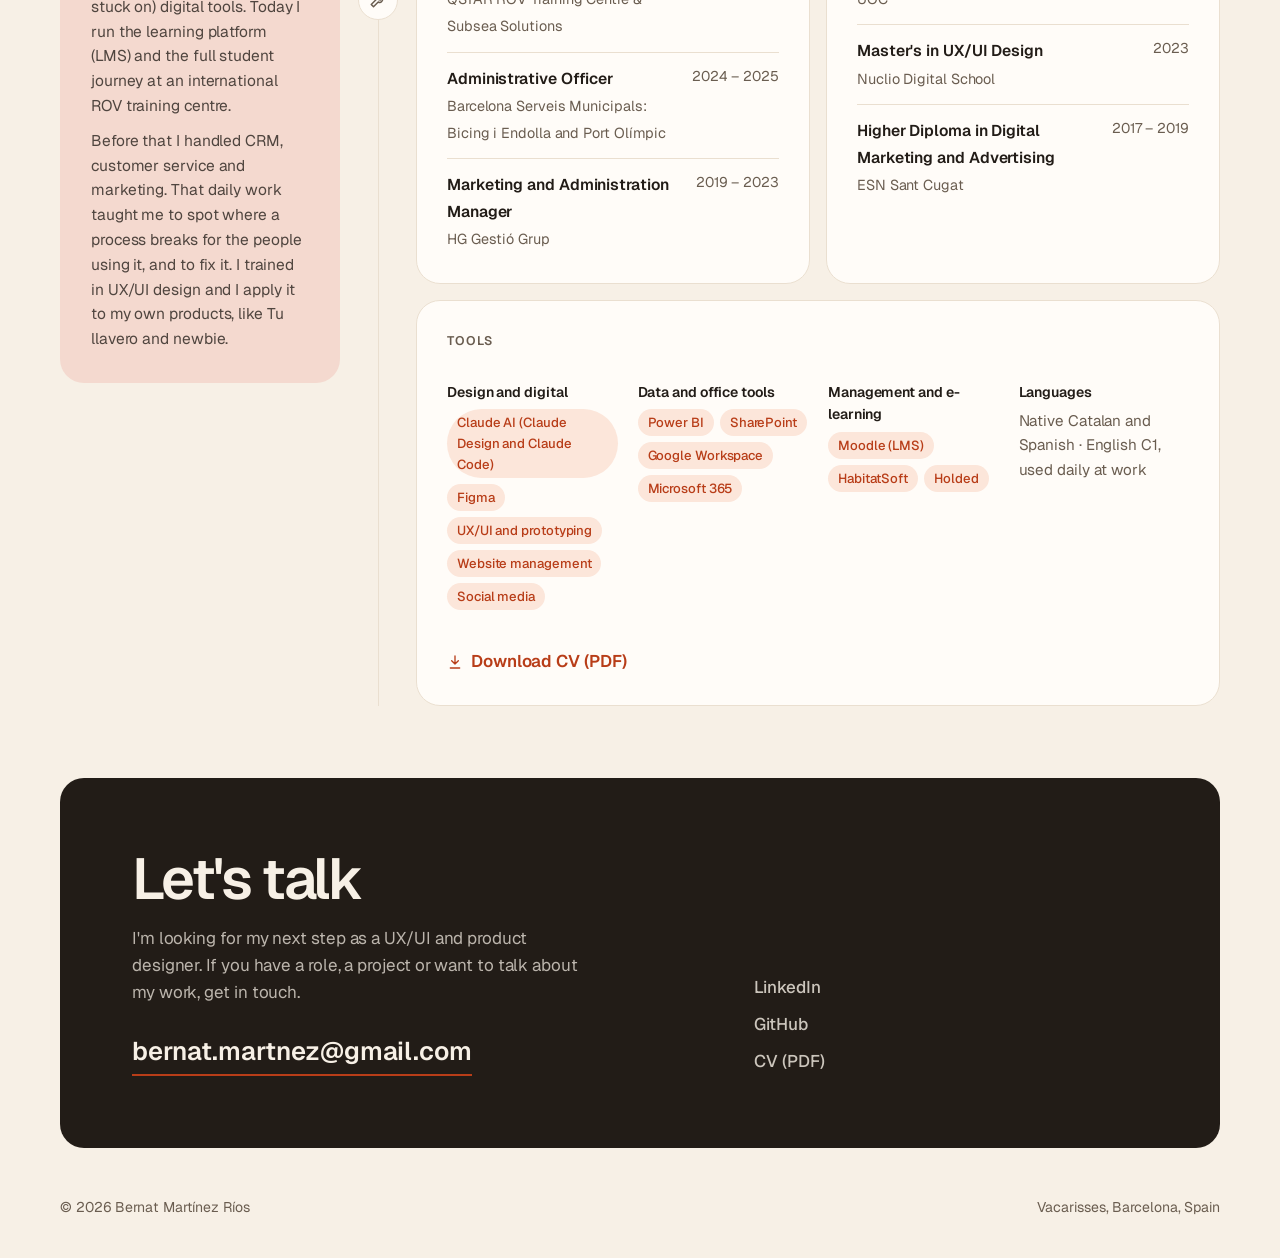
==== commit a4e8df53: "Nivel de inglés C1 Co-Authored-By: Claude Opus 5.5 <noreply@anthropic.com> Claude-Session: https://c" ====
--- a/en/index.html
+++ b/en/index.html
@@ -148,7 +148,7 @@
           <div><h4>Design and digital</h4><ul class="chips"><li>Claude AI (Claude Design and Claude Code)</li><li>Figma</li><li>UX/UI and prototyping</li><li>Website management</li><li>Social media</li></ul></div>
           <div><h4>Data and office tools</h4><ul class="chips"><li>Power BI</li><li>SharePoint</li><li>Google Workspace</li><li>Microsoft 365</li></ul></div>
           <div><h4>Management and e-learning</h4><ul class="chips"><li>Moodle (LMS)</li><li>HabitatSoft</li><li>Holded</li></ul></div>
-          <div><h4>Languages</h4><p class="langs-line">Native Catalan and Spanish · English B2, used daily at work</p></div>
+          <div><h4>Languages</h4><p class="langs-line">Native Catalan and Spanish · English C1, used daily at work</p></div>
           </div>
           <a class="cv-link" href="../CV_Bernat_Martinez_Rios_EN.pdf" download><svg viewBox="0 0 24 24" fill="none" stroke="currentColor" stroke-width="2" stroke-linecap="round" stroke-linejoin="round" aria-hidden="true"><path d="M12 3v12m0 0-5-5m5 5 5-5M5 21h14"/></svg>Download CV (PDF)</a>
         </div>
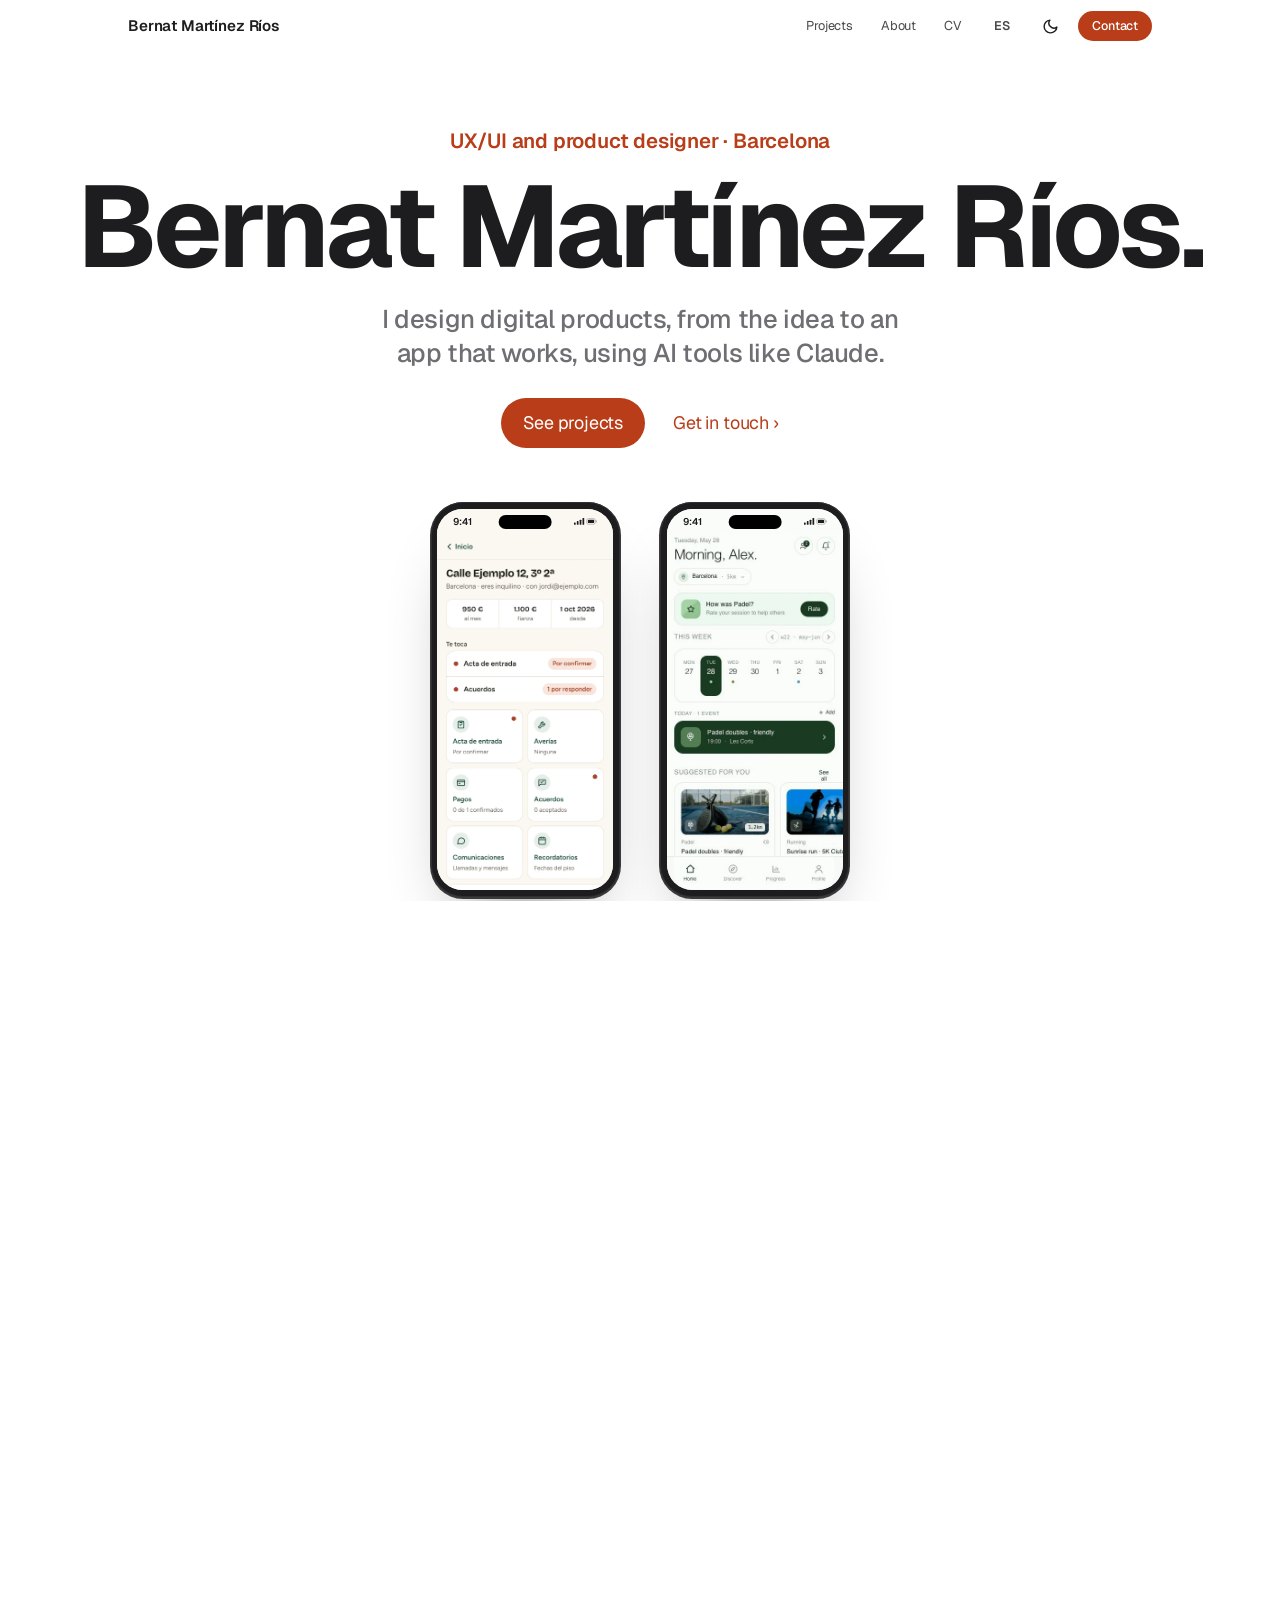
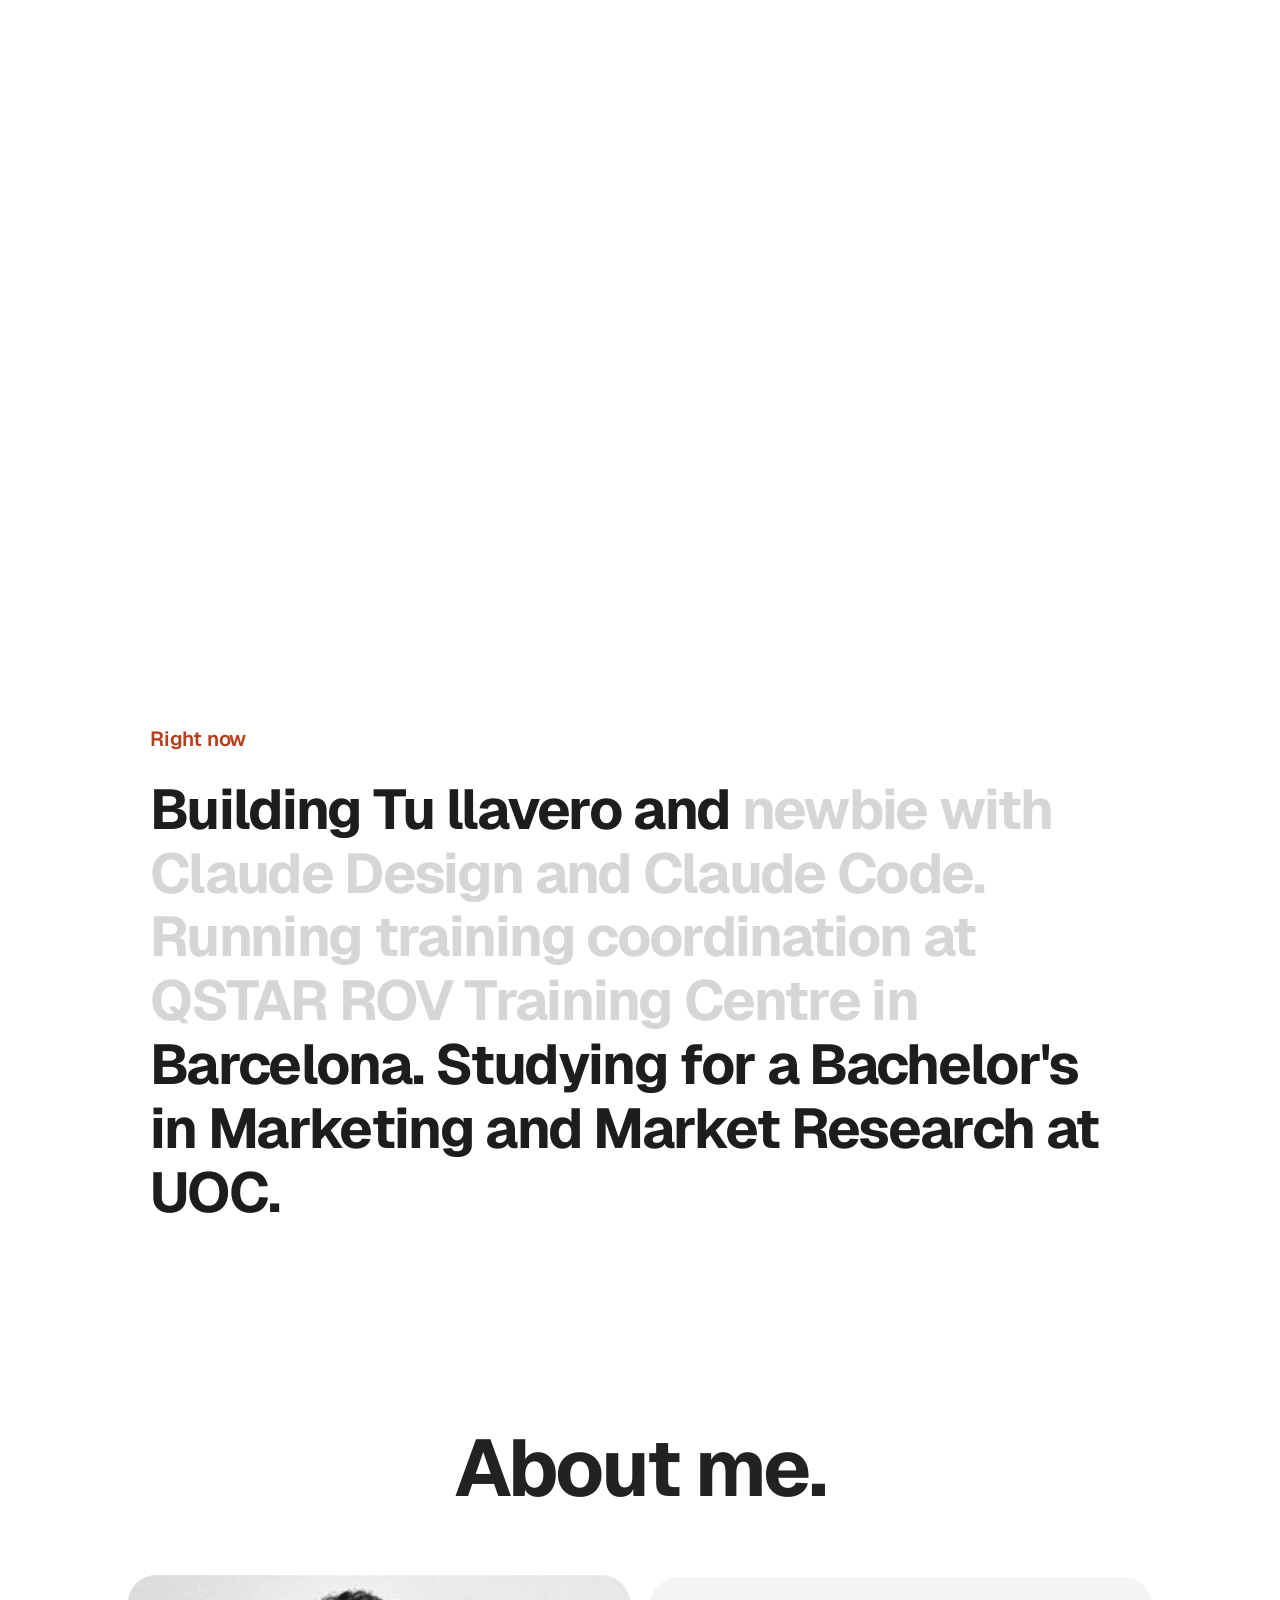
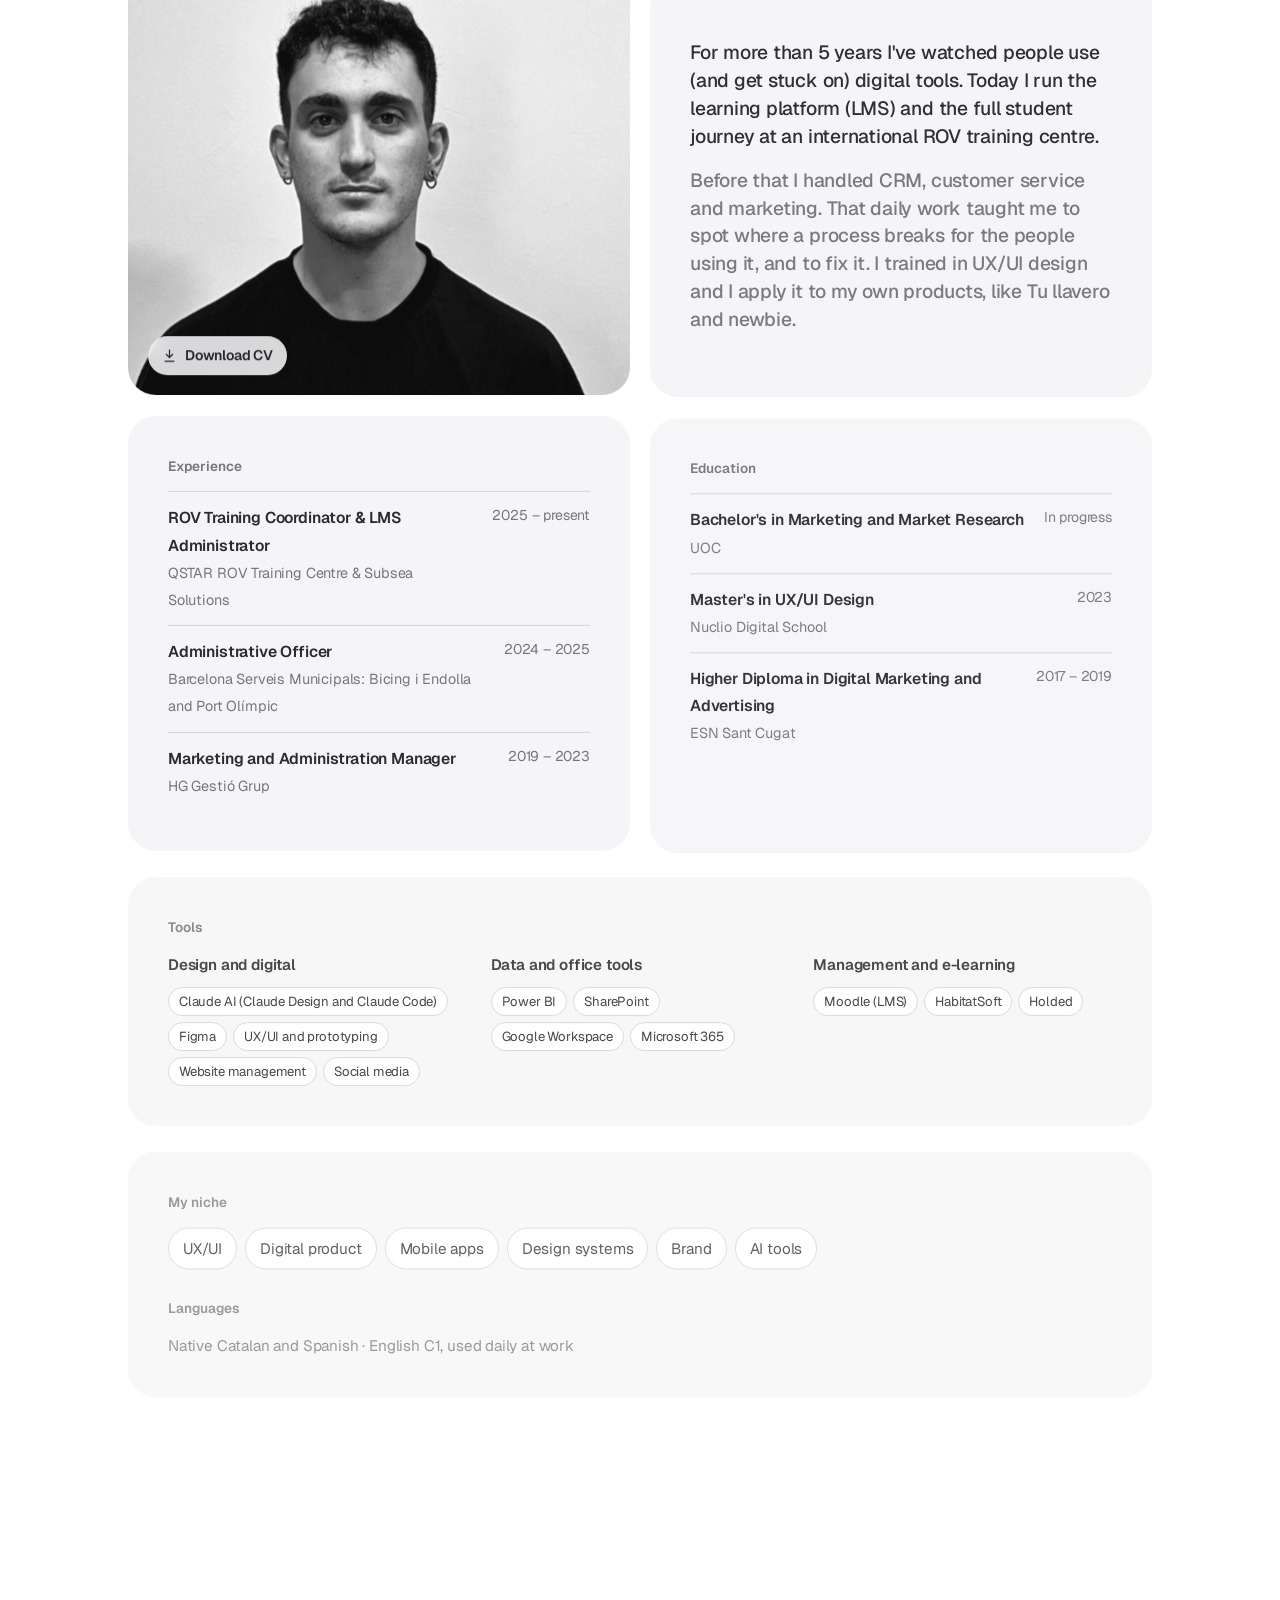
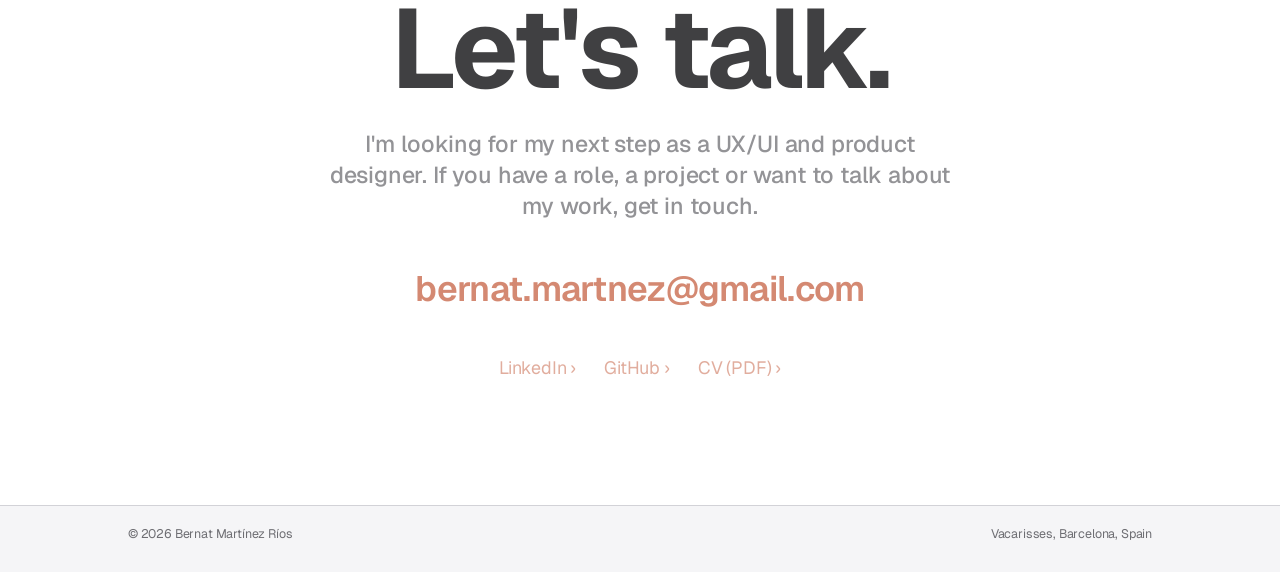
==== commit 14f51e8e: "Nueva versión del portfolio: estilo Apple con animaciones GSAP Portada con hero animado que pasa a P" ====
--- a/en/index.html
+++ b/en/index.html
@@ -13,13 +13,12 @@
 <meta name="twitter:card" content="summary_large_image">
 <link rel="preconnect" href="https://fonts.googleapis.com">
 <link rel="preconnect" href="https://fonts.gstatic.com" crossorigin>
-<link href="https://fonts.googleapis.com/css2?family=Geist:wght@400;500;600;700&display=swap" rel="stylesheet">
+<link href="https://fonts.googleapis.com/css2?family=Geist:wght@100..900&display=swap" rel="stylesheet">
 <link rel="alternate" hreflang="es" href="../index.html">
 <link rel="stylesheet" href="../styles.css">
+<link rel="stylesheet" href="../apple.css">
 </head>
-<body>
-<div class="spot" aria-hidden="true"></div>
-
+<body class="ap-body">
 <header class="topbar">
   <div class="wrap">
     <a class="brandname" href="#top">Bernat Martínez Ríos</a>
@@ -45,173 +44,60 @@
     </nav>
 </header>
 
-<main class="home bento" id="top">
-  <div class="wrap">
+<main class="ap" id="top">
+  <section class="ap-hero" data-hero>
+    <div class="ap-hero-sticky">
+      <div class="ap-hero-copy">
+        <p class="ap-eyebrow">UX/UI and product designer · Barcelona</p>
+        <h1 class="ap-title">Bernat Martínez Ríos.</h1>
+        <p class="ap-sub">I design digital products, from the idea to an app that works, using AI tools like Claude.</p>
+        <p class="ap-links"><a class="ap-btn" href="#projects">See projects</a><a href="#contact">Get in touch <span aria-hidden="true">›</span></a></p>
+      </div>
+      <div class="ap-hero-next" id="projects"><h2 class="ap-h2">Projects.</h2><p class="ap-lead">Two products of my own, designed and built from start to finish.</p></div>
+      <div class="ap-hero-phones">
+        <div class="ap-hc l"><p class="ap-hc-status">MVP complete</p><h2 class="ap-hc-name">Tu llavero</h2><p class="ap-hc-desc">A shared record for a rented flat, from the move-in report to getting the deposit back.</p><p class="ap-hc-links"><a href="projects/tu-llavero.html">See the case <span aria-hidden="true">›</span></a><a href="../proyectos/tu-llavero/demo/index.html">Try the demo <span aria-hidden="true">›</span></a></p></div>
+        <div class="ap-hero-devs" aria-hidden="true">
+          <figure class="ap-dev"><div class="ap-dev-frame"><div class="ap-dev-screen" style="--sb:#FBF8F2"><div class="ap-dev-sb"><span class="sb-time">9:41</span><span class="sb-island"></span><svg class="sb-icons" viewBox="0 0 40 12" aria-hidden="true"><g fill="currentColor"><rect x="0" y="8" width="3" height="4" rx="1"/><rect x="5" y="5.5" width="3" height="6.5" rx="1"/><rect x="10" y="3" width="3" height="9" rx="1"/><rect x="15" y="0" width="3" height="12" rx="1"/><rect x="22.5" y="1" width="15" height="10" rx="3" fill="none" stroke="currentColor" opacity=".45"/><rect x="24.5" y="3" width="11" height="6" rx="1.5"/><rect x="38.5" y="4" width="1.5" height="4" rx=".75" opacity=".45"/></g></svg></div><img src="../proyectos/tu-llavero/img/capturas/04-expediente.webp" alt=""></div></div><figcaption>Tu llavero</figcaption></figure>
+          <figure class="ap-dev"><div class="ap-dev-frame"><div class="ap-dev-screen" style="--sb:#FAFCF9"><div class="ap-dev-sb"><span class="sb-time">9:41</span><span class="sb-island"></span><svg class="sb-icons" viewBox="0 0 40 12" aria-hidden="true"><g fill="currentColor"><rect x="0" y="8" width="3" height="4" rx="1"/><rect x="5" y="5.5" width="3" height="6.5" rx="1"/><rect x="10" y="3" width="3" height="9" rx="1"/><rect x="15" y="0" width="3" height="12" rx="1"/><rect x="22.5" y="1" width="15" height="10" rx="3" fill="none" stroke="currentColor" opacity=".45"/><rect x="24.5" y="3" width="11" height="6" rx="1.5"/><rect x="38.5" y="4" width="1.5" height="4" rx=".75" opacity=".45"/></g></svg></div><img src="../proyectos/newbie/img/hero-home.webp" alt=""></div></div><figcaption>newbie</figcaption></figure>
+        </div>
+        <div class="ap-hc r"><p class="ap-hc-status">In development</p><h2 class="ap-hc-name">newbie</h2><p class="ap-hc-desc">Play sports with others, at your level: discover a nearby activity, join and meet the people going.</p><p class="ap-hc-links"><a href="projects/newbie.html">See the case <span aria-hidden="true">›</span></a><a href="../proyectos/newbie/prototipo/index.html">Open the prototype <span aria-hidden="true">›</span></a></p></div>
+        <p class="ap-hero-note">Screenshots with sample data.</p>
+      </div>
+    </div>
+  </section>
 
-    <section class="intro-row" aria-label="Bernat Martínez Ríos">
-      <div class="card name-card">
-        <p class="role">UX/UI and product designer · Barcelona</p>
-        <h1 class="name">Bernat<br>Martínez Ríos</h1>
-        <p class="intro">I design digital products, from the idea to an app that works, using AI tools like Claude.</p>
-        <div class="ctas">
-          <a class="btn" href="#projects">See projects</a>
-          <a class="btn ghost" href="#contact">Get in touch</a>
-        </div>
-      </div>
-      <figure class="card photo-card">
-        <img src="../bernat.jpg" alt="Bernat Martínez Ríos" width="700" height="906">
+
+  <section class="ap-now" aria-label="Right now">
+    <p class="ap-eyebrow ap-r">Right now</p>
+    <p class="ap-reveal" data-words><span>Building</span> <span>Tu</span> <span>llavero</span> <span>and</span> <span>newbie</span> <span>with</span> <span>Claude</span> <span>Design</span> <span>and</span> <span>Claude</span> <span>Code.</span> <span>Running</span> <span>training</span> <span>coordination</span> <span>at</span> <span>QSTAR</span> <span>ROV</span> <span>Training</span> <span>Centre</span> <span>in</span> <span>Barcelona.</span> <span>Studying</span> <span>for</span> <span>a</span> <span>Bachelor's</span> <span>in</span> <span>Marketing</span> <span>and</span> <span>Market</span> <span>Research</span> <span>at</span> <span>UOC.</span></p>
+  </section>
+
+  <section class="ap-about" id="about">
+    <h2 class="ap-h2 ap-r">About me.</h2>
+    <div class="ap-grid">
+      <figure class="ap-tile photo ap-r">
+        <img src="../bernat.jpg" alt="Bernat Martínez Ríos" width="700" height="906" loading="lazy">
         <a class="photo-pill" href="../CV_Bernat_Martinez_Rios_EN.pdf" download><svg viewBox="0 0 24 24" fill="none" stroke="currentColor" stroke-width="2" stroke-linecap="round" stroke-linejoin="round" aria-hidden="true"><path d="M12 3v12m0 0-5-5m5 5 5-5M5 21h14"/></svg>Download CV</a>
       </figure>
-      <div class="side-col">
-        <div class="card now-card tint-sand">
-          <h2 class="label">Right now</h2>
-          <ul class="now">
-            <li>Building Tu llavero and newbie with Claude Design and Claude Code.</li>
-            <li>Running training coordination at QSTAR ROV Training Centre in Barcelona.</li>
-            <li>Studying for a Bachelor's in Marketing and Market Research at UOC.</li>
-          </ul>
-        </div>
-        <div class="card niche-card">
-          <h2 class="label">My niche</h2>
-          <ul class="niche"><li>UX/UI</li><li>Digital product</li><li>Mobile apps</li><li>Design systems</li><li>Brand</li><li>AI tools</li></ul>
-        </div>
-      </div>
-    </section>
+      <div class="ap-tile text ap-r"><p>For more than 5 years I've watched people use (and get stuck on) digital tools. Today I run the learning platform (LMS) and the full student journey at an international ROV training centre.</p><p>Before that I handled CRM, customer service and marketing. That daily work taught me to spot where a process breaks for the people using it, and to fix it. I trained in UX/UI design and I apply it to my own products, like Tu llavero and newbie.</p></div>
+      <div class="ap-tile ap-r"><h3 class="ap-label">Experience</h3><ol class="path"><li><div><strong>ROV Training Coordinator & LMS Administrator</strong><br><span>QSTAR ROV Training Centre & Subsea Solutions</span></div><time>2025 – present</time></li><li><div><strong>Administrative Officer</strong><br><span>Barcelona Serveis Municipals: Bicing i Endolla and Port Olímpic</span></div><time>2024 – 2025</time></li><li><div><strong>Marketing and Administration Manager</strong><br><span>HG Gestió Grup</span></div><time>2019 – 2023</time></li></ol></div>
+      <div class="ap-tile ap-r"><h3 class="ap-label">Education</h3><ol class="path"><li><div><strong>Bachelor's in Marketing and Market Research</strong><br><span>UOC</span></div><time>In progress</time></li><li><div><strong>Master's in UX/UI Design</strong><br><span>Nuclio Digital School</span></div><time>2023</time></li><li><div><strong>Higher Diploma in Digital Marketing and Advertising</strong><br><span>ESN Sant Cugat</span></div><time>2017 – 2019</time></li></ol></div>
+      <div class="ap-tile wide ap-r"><h3 class="ap-label">Tools</h3><div class="tool-cols"><div><h4>Design and digital</h4><ul class="chips"><li>Claude AI (Claude Design and Claude Code)</li><li>Figma</li><li>UX/UI and prototyping</li><li>Website management</li><li>Social media</li></ul></div><div><h4>Data and office tools</h4><ul class="chips"><li>Power BI</li><li>SharePoint</li><li>Google Workspace</li><li>Microsoft 365</li></ul></div><div><h4>Management and e-learning</h4><ul class="chips"><li>Moodle (LMS)</li><li>HabitatSoft</li><li>Holded</li></ul></div></div></div>
+      <div class="ap-tile wide ap-r"><h3 class="ap-label">My niche</h3><ul class="niche"><li>UX/UI</li><li>Digital product</li><li>Mobile apps</li><li>Design systems</li><li>Brand</li><li>AI tools</li></ul>
+        <h3 class="ap-label" style="margin-top:28px">Languages</h3><p class="langs-line">Native Catalan and Spanish · English C1, used daily at work</p></div>
+    </div>
+  </section>
 
-    <section class="row" id="projects">
-      <div class="card label-card tint-mint">
-        <h2>Projects</h2>
-        <p>Two products of my own, designed and built from start to finish.</p>
-      </div>
-      <div class="rail" aria-hidden="true"><span><svg viewBox="0 0 24 24" fill="none" stroke="currentColor" stroke-width="2" stroke-linecap="round" stroke-linejoin="round" aria-hidden="true"><rect x="3" y="3" width="7" height="7" rx="2"/><rect x="14" y="3" width="7" height="7" rx="2"/><rect x="3" y="14" width="7" height="7" rx="2"/><rect x="14" y="14" width="7" height="7" rx="2"/></svg></span><span><svg viewBox="0 0 24 24" fill="none" stroke="currentColor" stroke-width="2" stroke-linecap="round" stroke-linejoin="round" aria-hidden="true"><rect x="6" y="2" width="12" height="20" rx="3"/><path d="M11 18h2"/></svg></span></div>
-      <div class="row-body projects">
-        <article class="card proj">
-          <div class="proj-head">
-            <div>
-              <h3><a href="projects/tu-llavero.html">Tu llavero</a></h3>
-              <p class="desc">A shared record for a rented flat, from the move-in report to getting the deposit back.</p>
-            </div>
-            <span class="arrow" aria-hidden="true"><svg viewBox="0 0 24 24" fill="none" stroke="currentColor" stroke-width="2" stroke-linecap="round" stroke-linejoin="round" aria-hidden="true"><path d="M7 17 17 7M8 7h9v9"/></svg></span>
-          </div>
-          <p class="cap"><span class="status">MVP complete</span>2026 · Product · UX/UI · Brand</p>
-          <div class="proj-visual v-llavero" aria-hidden="true">
-            <div class="phone framed a"><img src="../proyectos/tu-llavero/img/capturas/05-acta.webp" alt="" loading="lazy"></div>
-            <div class="phone framed b"><img src="../proyectos/tu-llavero/img/capturas/04-expediente.webp" alt="" loading="lazy"></div>
-          </div>
-          <span class="sr-only">See case study</span>
-        </article>
-        <article class="card proj">
-          <div class="proj-head">
-            <div>
-              <h3><a href="projects/newbie.html">newbie</a></h3>
-              <p class="desc">Play sports with others, at your level: discover a nearby activity, join and meet the people going.</p>
-            </div>
-            <span class="arrow" aria-hidden="true"><svg viewBox="0 0 24 24" fill="none" stroke="currentColor" stroke-width="2" stroke-linecap="round" stroke-linejoin="round" aria-hidden="true"><path d="M7 17 17 7M8 7h9v9"/></svg></span>
-          </div>
-          <p class="cap"><span class="status">In development</span>2026 · UX/UI · Product · Mobile app</p>
-          <div class="proj-visual v-newbie" aria-hidden="true">
-            <div class="phone a"><img src="../proyectos/newbie/img/home.jpg" alt="" loading="lazy"></div>
-            <div class="phone b"><img src="../proyectos/newbie/img/discover.jpg" alt="" loading="lazy"></div>
-          </div>
-          <span class="sr-only">See case study</span>
-        </article>
-      </div>
-    </section>
-
-    <section class="row" id="about">
-      <div class="card label-card tint-lavender">
-        <h2>About me</h2>
-        <p>For more than 5 years I've watched people use (and get stuck on) digital tools. Today I run the learning platform (LMS) and the full student journey at an international ROV training centre.</p>
-        <p>Before that I handled CRM, customer service and marketing. That daily work taught me to spot where a process breaks for the people using it, and to fix it. I trained in UX/UI design and I apply it to my own products, like Tu llavero and newbie.</p>
-      </div>
-      <div class="rail" aria-hidden="true"><span><svg viewBox="0 0 24 24" fill="none" stroke="currentColor" stroke-width="2" stroke-linecap="round" stroke-linejoin="round" aria-hidden="true"><circle cx="12" cy="8" r="4"/><path d="M4 21a8 8 0 0 1 16 0"/></svg></span><span><svg viewBox="0 0 24 24" fill="none" stroke="currentColor" stroke-width="2" stroke-linecap="round" stroke-linejoin="round" aria-hidden="true"><path d="m2 9 10-5 10 5-10 5Z"/><path d="M6 11v5c3 2 9 2 12 0v-5"/></svg></span><span><svg viewBox="0 0 24 24" fill="none" stroke="currentColor" stroke-width="2" stroke-linecap="round" stroke-linejoin="round" aria-hidden="true"><path d="M14.7 6.3a4 4 0 0 0-5.4 5.4L3 18l3 3 6.3-6.3a4 4 0 0 0 5.4-5.4l-2.6 2.6-2.4-.6-.6-2.4Z"/></svg></span></div>
-      <div class="row-body about-body">
-        <div class="card">
-          <h3 class="label">Experience</h3>
-          <ol class="path">
-          <li><div><strong>ROV Training Coordinator & LMS Administrator</strong><br><span>QSTAR ROV Training Centre & Subsea Solutions</span></div><time>2025 – present</time></li>
-          <li><div><strong>Administrative Officer</strong><br><span>Barcelona Serveis Municipals: Bicing i Endolla and Port Olímpic</span></div><time>2024 – 2025</time></li>
-          <li><div><strong>Marketing and Administration Manager</strong><br><span>HG Gestió Grup</span></div><time>2019 – 2023</time></li>
-          </ol>
-        </div>
-        <div class="card">
-          <h3 class="label">Education</h3>
-          <ol class="path">
-          <li><div><strong>Bachelor's in Marketing and Market Research</strong><br><span>UOC</span></div><time>In progress</time></li>
-          <li><div><strong>Master's in UX/UI Design</strong><br><span>Nuclio Digital School</span></div><time>2023</time></li>
-          <li><div><strong>Higher Diploma in Digital Marketing and Advertising</strong><br><span>ESN Sant Cugat</span></div><time>2017 – 2019</time></li>
-          </ol>
-        </div>
-        <div class="card toolset span-2">
-          <h3 class="label">Tools</h3>
-          <div class="tool-cols">
-          <div><h4>Design and digital</h4><ul class="chips"><li>Claude AI (Claude Design and Claude Code)</li><li>Figma</li><li>UX/UI and prototyping</li><li>Website management</li><li>Social media</li></ul></div>
-          <div><h4>Data and office tools</h4><ul class="chips"><li>Power BI</li><li>SharePoint</li><li>Google Workspace</li><li>Microsoft 365</li></ul></div>
-          <div><h4>Management and e-learning</h4><ul class="chips"><li>Moodle (LMS)</li><li>HabitatSoft</li><li>Holded</li></ul></div>
-          <div><h4>Languages</h4><p class="langs-line">Native Catalan and Spanish · English C1, used daily at work</p></div>
-          </div>
-          <a class="cv-link" href="../CV_Bernat_Martinez_Rios_EN.pdf" download><svg viewBox="0 0 24 24" fill="none" stroke="currentColor" stroke-width="2" stroke-linecap="round" stroke-linejoin="round" aria-hidden="true"><path d="M12 3v12m0 0-5-5m5 5 5-5M5 21h14"/></svg>Download CV (PDF)</a>
-        </div>
-      </div>
-    </section>
-
-    <section class="contact-row" id="contact">
-      <div class="contact-band">
-        <div>
-          <h2>Let's talk</h2>
-          <p>I'm looking for my next step as a UX/UI and product designer. If you have a role, a project or want to talk about my work, get in touch.</p>
-          <a class="mail" href="mailto:bernat.martnez@gmail.com">bernat.martnez@gmail.com</a>
-        </div>
-        <ul>
-          <li><a href="https://www.linkedin.com/in/bernatmartinezrios" target="_blank" rel="noopener">LinkedIn</a></li>
-          <li><a href="https://github.com/bernatmartinezrios" target="_blank" rel="noopener">GitHub</a></li>
-          <li><a href="../CV_Bernat_Martinez_Rios_EN.pdf" download>CV (PDF)</a></li>
-        </ul>
-      </div>
-    </section>
-    <footer class="site-foot"><span>© 2026 Bernat Martínez Ríos</span><span>Vacarisses, Barcelona, Spain</span></footer>
-  </div>
+  <section class="ap-contact" id="contact">
+    <h2 class="ap-h2 ap-big ap-r">Let's talk.</h2>
+    <p class="ap-lead ap-r">I'm looking for my next step as a UX/UI and product designer. If you have a role, a project or want to talk about my work, get in touch.</p>
+    <a class="ap-mail ap-r" href="mailto:bernat.martnez@gmail.com">bernat.martnez@gmail.com</a>
+    <p class="ap-links ap-r"><a href="https://www.linkedin.com/in/bernatmartinezrios" target="_blank" rel="noopener">LinkedIn <span aria-hidden="true">›</span></a><a href="https://github.com/bernatmartinezrios" target="_blank" rel="noopener">GitHub <span aria-hidden="true">›</span></a><a href="../CV_Bernat_Martinez_Rios_EN.pdf" download>CV (PDF) <span aria-hidden="true">›</span></a></p>
+  </section>
 </main>
-
-<script>
-(() => {
-  const root = document.documentElement;
-  try { const t = localStorage.getItem('theme'); if (t) root.dataset.theme = t; } catch (e) {}
-  document.getElementById('theme').addEventListener('click', () => {
-    const dark = root.dataset.theme ? root.dataset.theme === 'dark' : matchMedia('(prefers-color-scheme: dark)').matches;
-    root.dataset.theme = dark ? 'light' : 'dark';
-    try { localStorage.setItem('theme', root.dataset.theme); } catch (e) {}
-  });
-
-  // Menú desplegable en móvil
-  const mb = document.getElementById('menu-btn'), mn = document.getElementById('mnav');
-  if (mb && mn) {
-    const setMenu = open => { mn.hidden = !open; mb.setAttribute('aria-expanded', open); };
-    mb.addEventListener('click', () => setMenu(mn.hidden));
-    mn.addEventListener('click', e => { if (e.target.closest('a')) setMenu(false); });
-    addEventListener('keydown', e => { if (e.key === 'Escape') setMenu(false); });
-    matchMedia('(min-width: 621px)').addEventListener('change', e => { if (e.matches) setMenu(false); });
-  }
-
-  const spot = document.querySelector('.spot');
-  addEventListener('pointermove', e => {
-    spot.style.setProperty('--x', e.clientX + 'px');
-    spot.style.setProperty('--y', e.clientY + 'px');
-  }, {passive: true});
-
-  const bar = document.querySelector('.topbar');
-  const onScroll = () => bar.classList.toggle('scrolled', scrollY > 8);
-  addEventListener('scroll', onScroll, {passive: true});
-  onScroll();
-
-  // Marca en el menú la sección visible
-  const links = [...document.querySelectorAll('.topnav a')];
-  const io = new IntersectionObserver(entries => entries.forEach(en => {
-    if (!en.isIntersecting) return;
-    links.forEach(l => l.classList.toggle('active', l.hash === '#' + en.target.id));
-  }), {rootMargin: '-40% 0px -55% 0px'});
-  ['projects', 'about', 'contact'].forEach(id => io.observe(document.getElementById(id)));
-})();
-</script>
+<footer class="ap-foot"><div><span>© 2026 Bernat Martínez Ríos</span><span>Vacarisses, Barcelona, Spain</span></div></footer>
+<script src="../vendor/gsap.min.js"></script>
+<script src="../vendor/ScrollTrigger.min.js"></script>
+<script src="../apple.js"></script>
 </body>
 </html>
--- a/styles.css
+++ b/styles.css
@@ -443,3 +443,5 @@
 .links a.primary{background:var(--ink);color:var(--bg);border-color:var(--ink);padding:10px 18px;font-weight:600}
 .links a.primary:hover{background:var(--accent);border-color:var(--accent);color:#fff}
 @media (max-width:620px){.topnav a.pill{display:none}.brandname{font-size:.95rem}}
+
+.strip[hidden]{display:none}
--- a/apple.css
+++ b/apple.css
@@ -0,0 +1,196 @@
+/* ===== Estilo Apple: grises neutros, tipografía del sistema, escenas fijas al hacer scroll =====
+   Se carga después de styles.css en todas las páginas. Las animaciones solo van con html.ap-on o html.m-on. */
+:root{
+  --bg:#FFFFFF;--surface:#F5F5F7;--ink:#1D1D1F;--muted:#6E6E73;--line:#D2D2D7;
+  --accent:#B83D18;--accent-soft:#FBE9E1;--glow:transparent;
+  --mint:#F5F5F7;--sand:#F5F5F7;--lavender:#F5F5F7;
+  --font:-apple-system,BlinkMacSystemFont,"SF Pro Display","SF Pro Text","Geist","Helvetica Neue",Arial,sans-serif;
+  --ease:cubic-bezier(.25,.1,.25,1);--ease-out:cubic-bezier(.16,1,.3,1);
+}
+@media (prefers-color-scheme:dark){
+  :root:not([data-theme="light"]){--bg:#000;--surface:#161617;--ink:#F5F5F7;--muted:#86868B;--line:#424245;--accent:#F08A62;--accent-soft:#2A1A13;--mint:#161617;--sand:#161617;--lavender:#161617}
+}
+:root[data-theme="dark"]{--bg:#000;--surface:#161617;--ink:#F5F5F7;--muted:#86868B;--line:#424245;--accent:#F08A62;--accent-soft:#2A1A13;--mint:#161617;--sand:#161617;--lavender:#161617}
+body{font-family:var(--font);letter-spacing:-.01em}
+.spot,.m-progress{display:none}
+h1,h2,h3{letter-spacing:-.02em}
+
+/* Barra superior fina y translúcida */
+.topbar{background:color-mix(in srgb,var(--bg) 72%,transparent);backdrop-filter:saturate(180%) blur(20px);-webkit-backdrop-filter:saturate(180%) blur(20px)}
+.topbar .wrap{height:52px;width:min(1024px,100% - 32px)}
+.brandname{font-weight:600;font-size:.95rem}
+.topnav a{font-size:.8rem;font-weight:400;color:var(--ink);opacity:.8;padding:6px 12px}
+.topnav a:hover,.topnav a.active{background:none;opacity:1}
+.topnav .icon-btn{width:32px;height:32px;border-radius:50%;border:0;background:transparent;color:var(--ink)}
+.topnav .icon-btn svg{width:17px;height:17px}
+.topnav .lang{border:0;font-size:.78rem;opacity:.8}
+.topnav a.pill{background:var(--accent);color:#fff;opacity:1;border-radius:999px;padding:5px 14px;font-size:.78rem;font-weight:500;margin-left:8px}
+.topnav a.pill:hover{filter:brightness(1.08)}
+.btn{border-radius:999px;height:44px;font-weight:500}
+.btn:hover{transform:none;filter:brightness(1.1)}
+.photo-pill{border-radius:999px}
+.status{font-weight:500}
+
+/* ---------- Portada ---------- */
+.ap{position:relative;z-index:1;overflow-x:clip}
+.ap-eyebrow{font-size:clamp(1rem,1.6vw,1.3rem);font-weight:600;color:var(--accent);letter-spacing:-.01em}
+.ap-title{font-size:clamp(3rem,9vw,7.5rem);font-weight:700;line-height:1.02;letter-spacing:-.035em;margin-top:10px}
+.ap-sub{font-size:clamp(1.15rem,2vw,1.6rem);font-weight:500;color:var(--muted);max-width:32ch;margin:18px auto 0;line-height:1.3;letter-spacing:-.015em}
+.ap-links{display:flex;gap:28px;justify-content:center;align-items:center;flex-wrap:wrap;margin-top:28px}
+.ap-links a{color:var(--accent);font-size:clamp(1rem,1.4vw,1.15rem)}
+.ap-links a:hover{text-decoration:underline}
+.ap-links a.ap-btn{background:var(--accent);color:#fff;padding:11px 22px;border-radius:999px}
+.ap-links a.ap-btn:hover{text-decoration:none;filter:brightness(1.08)}
+.ap-h2{font-size:clamp(2.6rem,6.4vw,5rem);font-weight:700;line-height:1.05;letter-spacing:-.03em;text-align:center;margin:0}
+.ap-lead{font-size:clamp(1.1rem,1.8vw,1.45rem);font-weight:500;color:var(--muted);text-align:center;max-width:40ch;margin:16px auto 0;line-height:1.35}
+.ap-label{font-size:.85rem;font-weight:600;color:var(--muted);margin-bottom:14px;letter-spacing:0}
+
+/* Teléfono */
+.ap-phone{position:relative;aspect-ratio:412/866;border-radius:clamp(28px,4vw,48px);overflow:hidden;background:#000;box-shadow:0 40px 80px -30px rgba(0,0,0,.35)}
+.ap-phone.framed{border:clamp(6px,.8vw,10px) solid #1D1D1F;aspect-ratio:auto}
+.ap-phone img{width:100%;height:auto;display:block}
+.ap-phone img + img{position:absolute;inset:0}
+.ap-phone img{transition:opacity .6s var(--ease),transform .9s var(--ease-out)}
+
+/* Hero */
+.ap-hero{text-align:center;padding-top:clamp(48px,9vh,110px)}
+.ap-hero-copy{padding:0 16px}
+.ap-hero-phones{display:flex;justify-content:center;align-items:center;gap:clamp(28px,4vw,64px);margin-top:clamp(36px,6vh,64px);padding:0 16px}
+.ap-hero-phones{flex-wrap:wrap}
+.ap-hero-note{flex:0 0 100%;order:9;font-size:.8rem;color:var(--muted);margin-top:-8px}
+.ap-hero-devs{display:flex;align-items:flex-start;gap:clamp(20px,3.2vw,48px)}
+.ap-hero-next{padding:clamp(96px,14vw,160px) 16px 0;scroll-margin-top:52px}
+.ap-hc{width:clamp(200px,19vw,260px);text-align:left}
+.ap-hc.l{text-align:right}
+.ap-hc-status{font-size:.85rem;font-weight:600;color:var(--accent)}
+.ap-hc-name{font-size:clamp(1.5rem,2.2vw,2rem);font-weight:700;letter-spacing:-.03em;line-height:1.1;margin-top:6px}
+.ap-hc-desc{font-size:1rem;line-height:1.45;color:var(--muted);margin-top:10px}
+.ap-hc-links{display:flex;flex-direction:column;gap:6px;margin-top:14px}
+.ap-hc.l .ap-hc-links{align-items:flex-end}
+.ap-hc a{white-space:nowrap;font-weight:500;color:var(--accent)}
+.ap-hc a:hover{text-decoration:underline}
+@media (min-width:1024px){.ap-dev figcaption{display:none}}
+@media (max-width:1023px){
+  .ap-hero-phones{flex-wrap:wrap;column-gap:clamp(16px,3.2vw,48px);row-gap:20px}
+  .ap-hero-devs{order:-1;flex:0 0 100%;justify-content:center;gap:inherit}
+  .ap-dev figcaption{display:none}
+  .ap-hc,.ap-hc.l{width:var(--w);text-align:center;--w:clamp(150px,min(15vw,21svh),230px)}
+  .ap-hc-name{font-size:1.25rem;margin-top:4px}
+  .ap-hc-desc{font-size:.86rem;margin-top:6px}
+  .ap-hc a{font-size:.9rem}
+  .ap-hc .ap-hc-links,.ap-hc.l .ap-hc-links{align-items:center;margin-top:8px;gap:4px}
+}
+@media (max-width:760px){.ap-hc,.ap-hc.l{--w:min(40vw,190px)}.ap-hc-desc{display:none}}
+html.ap-on .ap-hero-next{position:absolute;left:0;right:0;top:clamp(28px,5vh,64px);padding:0 16px;visibility:hidden}
+html.ap-on .ap-hero-next .ap-h2{font-size:clamp(2.4rem,5vw,4rem)}
+html.ap-on .ap-hero-next .ap-lead{margin-top:10px}
+.ap-dev{--w:clamp(150px,min(15vw,21svh),230px);width:var(--w);margin:0}
+.ap-dev-frame{padding:calc(var(--w) * .035);border-radius:calc(var(--w) * .17);background:#1D1D1F;box-shadow:inset 0 0 0 1px rgba(255,255,255,.08),0 1px 0 1px #3a3a3c,0 40px 70px -34px rgba(0,0,0,.45)}
+.ap-dev-screen{aspect-ratio:9/19.5;border-radius:calc(var(--w) * .135);overflow:hidden;background:var(--sb);display:flex;flex-direction:column}
+.ap-dev-sb{flex:0 0 auto;height:calc(var(--w) * .13);display:flex;align-items:center;justify-content:space-between;padding:0 calc(var(--w) * .085);position:relative;color:#1D1D1F;background:var(--sb)}
+.sb-time{font-size:calc(var(--w) * .052);font-weight:600;letter-spacing:-.01em}
+.sb-island{position:absolute;left:50%;top:calc(var(--w) * .03);translate:-50% 0;width:30%;height:calc(var(--w) * .075);border-radius:99px;background:#000}
+.sb-icons{width:calc(var(--w) * .12);height:auto}
+.ap-dev-screen img{flex:1 1 0;min-height:0;width:100%;object-fit:cover;object-position:top center;display:block}
+.ap-dev figcaption{margin-top:14px;font-size:.9rem;font-weight:500;color:var(--muted);letter-spacing:-.01em}
+
+/* Proyecto: cabecera y escena */
+.ap-section-head{padding:clamp(96px,14vw,180px) 16px clamp(40px,6vw,72px)}
+.ap-product{background:var(--surface);padding:clamp(72px,10vw,120px) 0 0}
+.ap-product + .ap-product{margin-top:0}
+.ap-product.dark{background:#000;color:#F5F5F7;--ink:#F5F5F7;--muted:#86868B;--line:#424245;--surface:#1D1D1F;--accent:#F08A62;--accent-soft:#2A1A13}
+.ap-product-head{text-align:center;padding:0 16px}
+.ap-logo{width:64px;height:64px;margin:0 auto 18px;border-radius:16px}
+.ap-product-head h3{font-size:clamp(2.6rem,6vw,4.8rem);font-weight:700;line-height:1;letter-spacing:-.035em}
+.ap-tag{font-size:clamp(1.15rem,2vw,1.6rem);font-weight:500;line-height:1.3;max-width:30ch;margin:14px auto 0;letter-spacing:-.015em}
+.ap-cap{display:flex;gap:12px;justify-content:center;align-items:center;flex-wrap:wrap;color:var(--muted);font-size:.92rem;margin-top:18px}
+.ap-cap .status{margin:0}
+.ap-sticky{display:grid;grid-template-columns:1fr 1fr;align-items:center;gap:clamp(32px,6vw,96px);width:min(1024px,100% - 32px);margin:0 auto;padding:clamp(48px,7vw,80px) 0}
+.ap-stage{display:flex;flex-direction:column;align-items:center;gap:22px}
+.ap-stage .ap-phone{width:clamp(200px,24vw,300px)}
+.ap-dots{display:flex;gap:8px}
+.ap-dots i{width:8px;height:8px;border-radius:999px;background:var(--line);transition:width .4s var(--ease-out),background .4s}
+.ap-dots i.on{width:24px;background:var(--ink)}
+.ap-steps{display:grid;gap:clamp(24px,4vh,40px)}
+.ap-step h4{font-size:clamp(1.4rem,2.4vw,2rem);font-weight:700;letter-spacing:-.025em;line-height:1.1}
+.ap-step p{font-size:clamp(1.02rem,1.4vw,1.2rem);color:var(--muted);margin-top:10px;max-width:38ch;line-height:1.45}
+.ap-steps .source{font-size:.82rem}
+.ap-track{display:flex;height:100%;will-change:transform}
+.ap-track img{flex:0 0 100%;width:100%;height:auto;position:static!important;opacity:1!important;transition:none}
+.ap-phone.framed .ap-track{aspect-ratio:780/1688}
+
+/* Texto que se ilumina palabra a palabra */
+.ap-now{width:min(980px,100% - 32px);margin:0 auto;padding:clamp(110px,16vw,200px) 0}
+.ap-now .ap-eyebrow{margin-bottom:22px}
+.ap-reveal{font-size:clamp(1.8rem,4.4vw,3.5rem);font-weight:700;line-height:1.14;letter-spacing:-.03em}
+.ap-reveal span{transition:color .3s}
+
+/* Sobre mí: rejilla de mosaicos */
+.ap-about{width:min(1024px,100% - 32px);margin:0 auto}
+.ap-grid{display:grid;grid-template-columns:repeat(2,1fr);gap:20px;margin-top:clamp(40px,6vw,64px)}
+.ap-tile{background:var(--surface);border-radius:28px;padding:clamp(24px,3.4vw,40px);position:relative;overflow:hidden}
+.ap-tile.wide{grid-column:1/-1}
+.ap-tile.photo{padding:0;min-height:420px}
+.ap-tile.photo img{position:absolute;inset:0;width:100%;height:100%;object-fit:cover;object-position:50% 20%;filter:grayscale(1)}
+.ap-tile.photo .photo-pill{position:absolute;left:20px;bottom:20px}
+.ap-tile.text{display:flex;flex-direction:column;justify-content:center;gap:16px}
+.ap-tile.text p{font-size:clamp(1.05rem,1.5vw,1.25rem);font-weight:500;line-height:1.45;letter-spacing:-.012em}
+.ap-tile.text p + p{color:var(--muted)}
+.ap-tile .path li{border-top-color:var(--line)}
+.ap-tile .path li:last-child{border-bottom:0}
+.ap-tile .tool-cols{display:grid;grid-template-columns:repeat(3,1fr);gap:24px}
+.ap-tile .tool-cols h4{font-size:.95rem;font-weight:600;margin-bottom:10px}
+.ap-tile .chips li{background:var(--bg);color:var(--ink);border:1px solid var(--line);font-weight:400}
+.ap-tile .niche li{background:var(--bg);border-color:var(--line);font-weight:400}
+
+/* Contacto y pie */
+.ap-contact{text-align:center;padding:clamp(120px,16vw,200px) 16px clamp(96px,12vw,150px)}
+.ap-big{font-size:clamp(3rem,9vw,7rem)}
+.ap-mail{display:inline-block;font-size:clamp(1.3rem,3vw,2.2rem);font-weight:600;color:var(--accent);margin-top:32px;letter-spacing:-.02em;word-break:break-all}
+.ap-mail:hover{text-decoration:underline}
+.ap-foot{border-top:1px solid var(--line);background:var(--surface)}
+.ap-foot div{width:min(1024px,100% - 32px);margin:0 auto;display:flex;justify-content:space-between;flex-wrap:wrap;gap:8px;padding:18px 0 28px;font-size:.78rem;color:var(--muted)}
+
+/* ---------- Animaciones: las mueve GSAP + ScrollTrigger (apple.js). Aquí solo el montaje ----------
+   html.ap-on solo se pone si hay JS y no se pide reducir el movimiento. */
+html.ap-on .ap-hero{height:230vh;padding-top:0}
+html.ap-on .ap-hc,html.ap-on .ap-hero-note{visibility:hidden}
+html.ap-on .ap-hero-sticky{position:sticky;top:52px;height:calc(100svh - 52px);display:flex;flex-direction:column;justify-content:flex-start;padding-top:clamp(40px,8vh,96px);overflow:hidden}
+html.ap-on .ap-hero-phones{transform-origin:50% 0}
+html.ap-on [data-scene]{height:calc(var(--n,3) * 85vh + 100vh)}
+html.ap-on .ap-sticky{position:sticky;top:52px;height:calc(100svh - 52px);padding:0}
+html.ap-on .ap-r{visibility:hidden}
+
+/* ---------- Casos de estudio ---------- */
+.case-main{width:min(1024px,100% - 32px)}
+.case-hero{text-align:center}
+.case-hero h1{font-size:clamp(2.6rem,6vw,4.6rem);font-weight:700;letter-spacing:-.035em;line-height:1.04;margin-inline:auto}
+.case-hero .lead{margin-inline:auto}
+.case-banner{border-radius:28px}
+.meta div,.tldr,.summary > div{border-radius:20px}
+
+/* ---------- Móvil ---------- */
+@media (max-width:760px){
+  .ap-sticky{grid-template-columns:1fr;gap:20px;text-align:center}
+  .ap-stage .ap-phone{width:min(48vw,230px)}
+  .ap-step p{margin-inline:auto}
+  html.ap-on .ap-sticky{align-content:center}
+  html.ap-on .ap-steps{display:block;position:relative;min-height:9.5em}
+  html.ap-on .ap-steps{overflow:hidden}
+  html.ap-on .ap-step{position:absolute;inset:0 0 auto}
+  html.ap-on .ap-steps .source{position:absolute;left:0;right:0;bottom:0}
+  .ap-grid{grid-template-columns:1fr}
+  .ap-tile .tool-cols{grid-template-columns:1fr}
+  .ap-tile.photo{min-height:0;aspect-ratio:4/5}
+  .ap-dev{--w:min(40vw,190px)}
+  .ap-hero-phones{gap:16px}
+}
+@media (prefers-reduced-motion:reduce){html.ap-on *{animation:none!important;transition:none!important}}
+
+/* ---------- Casos de estudio con GSAP (case-apple.js añade html.cs-on) ---------- */
+.jump{top:52px}
+html.cs-on .cs-w{display:inline-block;overflow:hidden;vertical-align:top;padding:0 .02em .1em;margin:0 -.02em -.1em}
+html.cs-on .cs-w > span{display:inline-block}
+html.cs-on .strip.cs-pinned{scroll-snap-type:none;overflow-x:hidden;scrollbar-width:none}
+html.cs-on .case-banner{will-change:clip-path}
+.strip[hidden]{display:none}
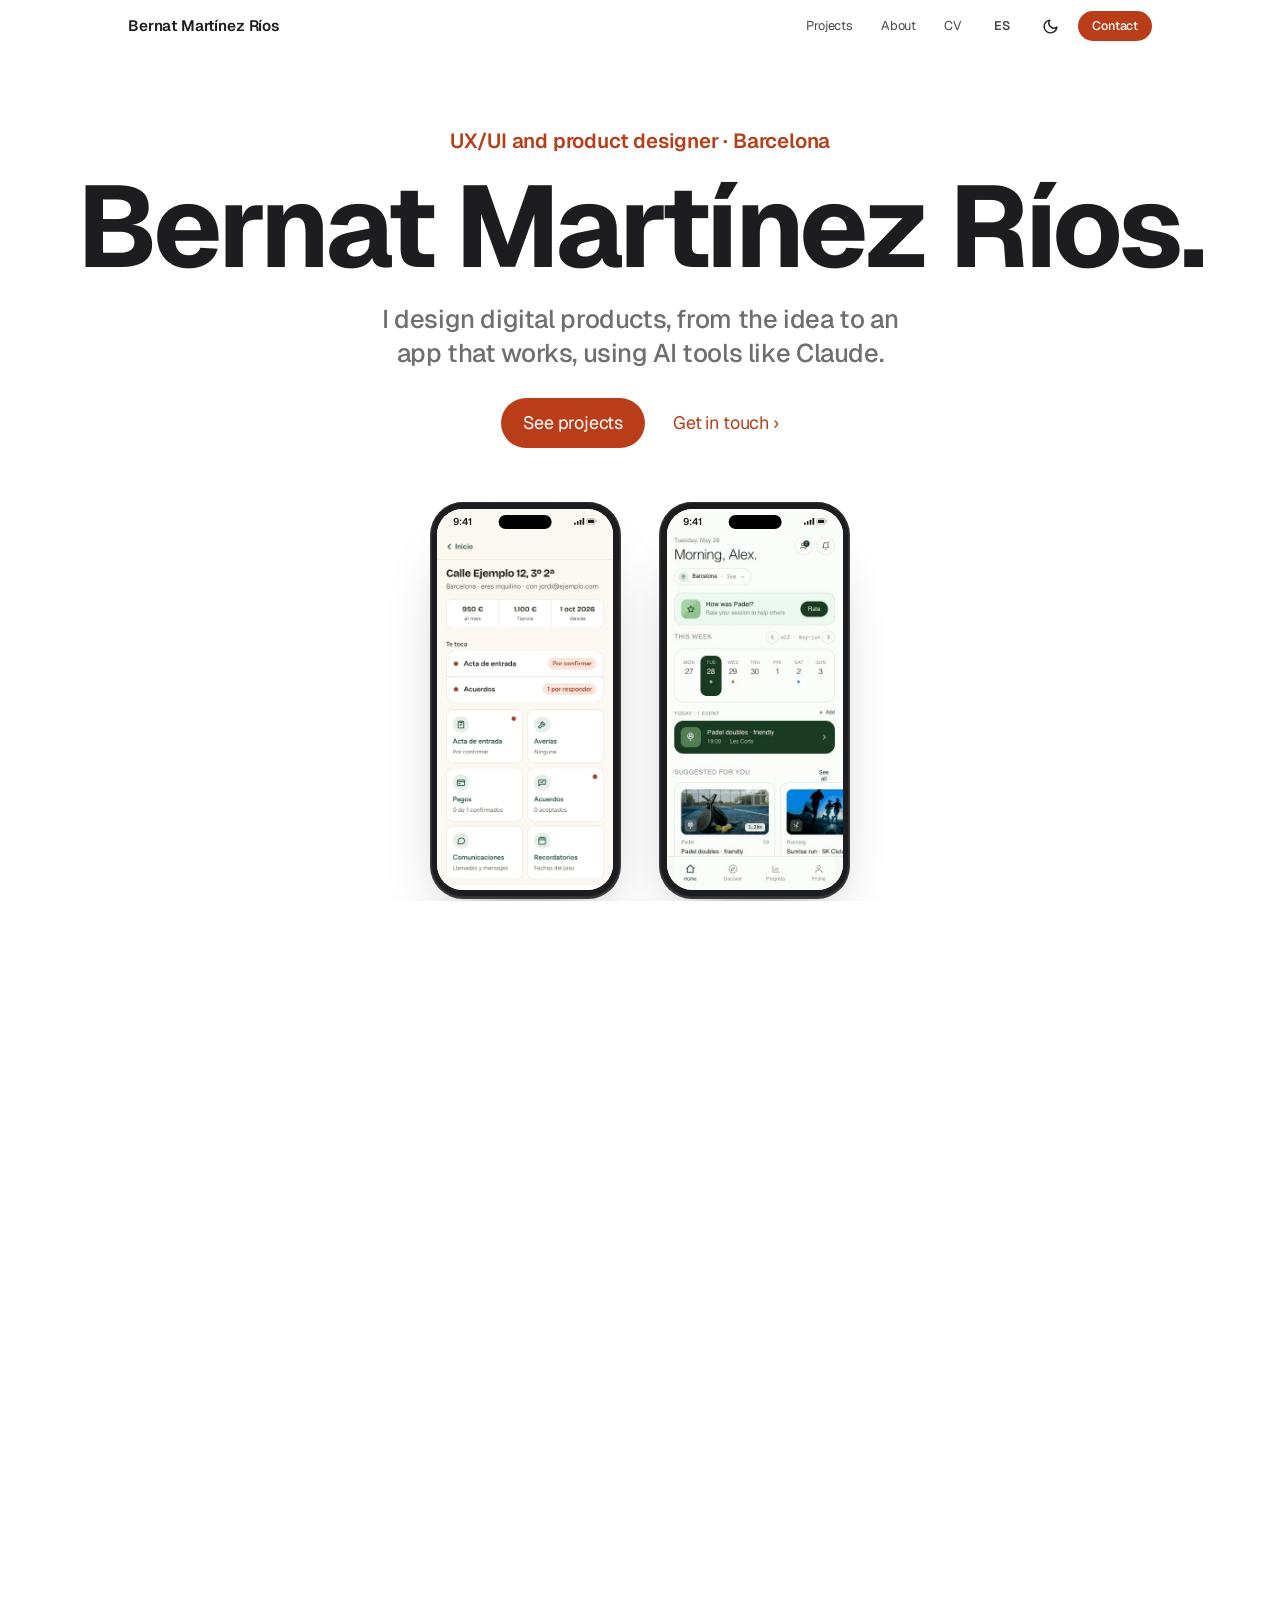
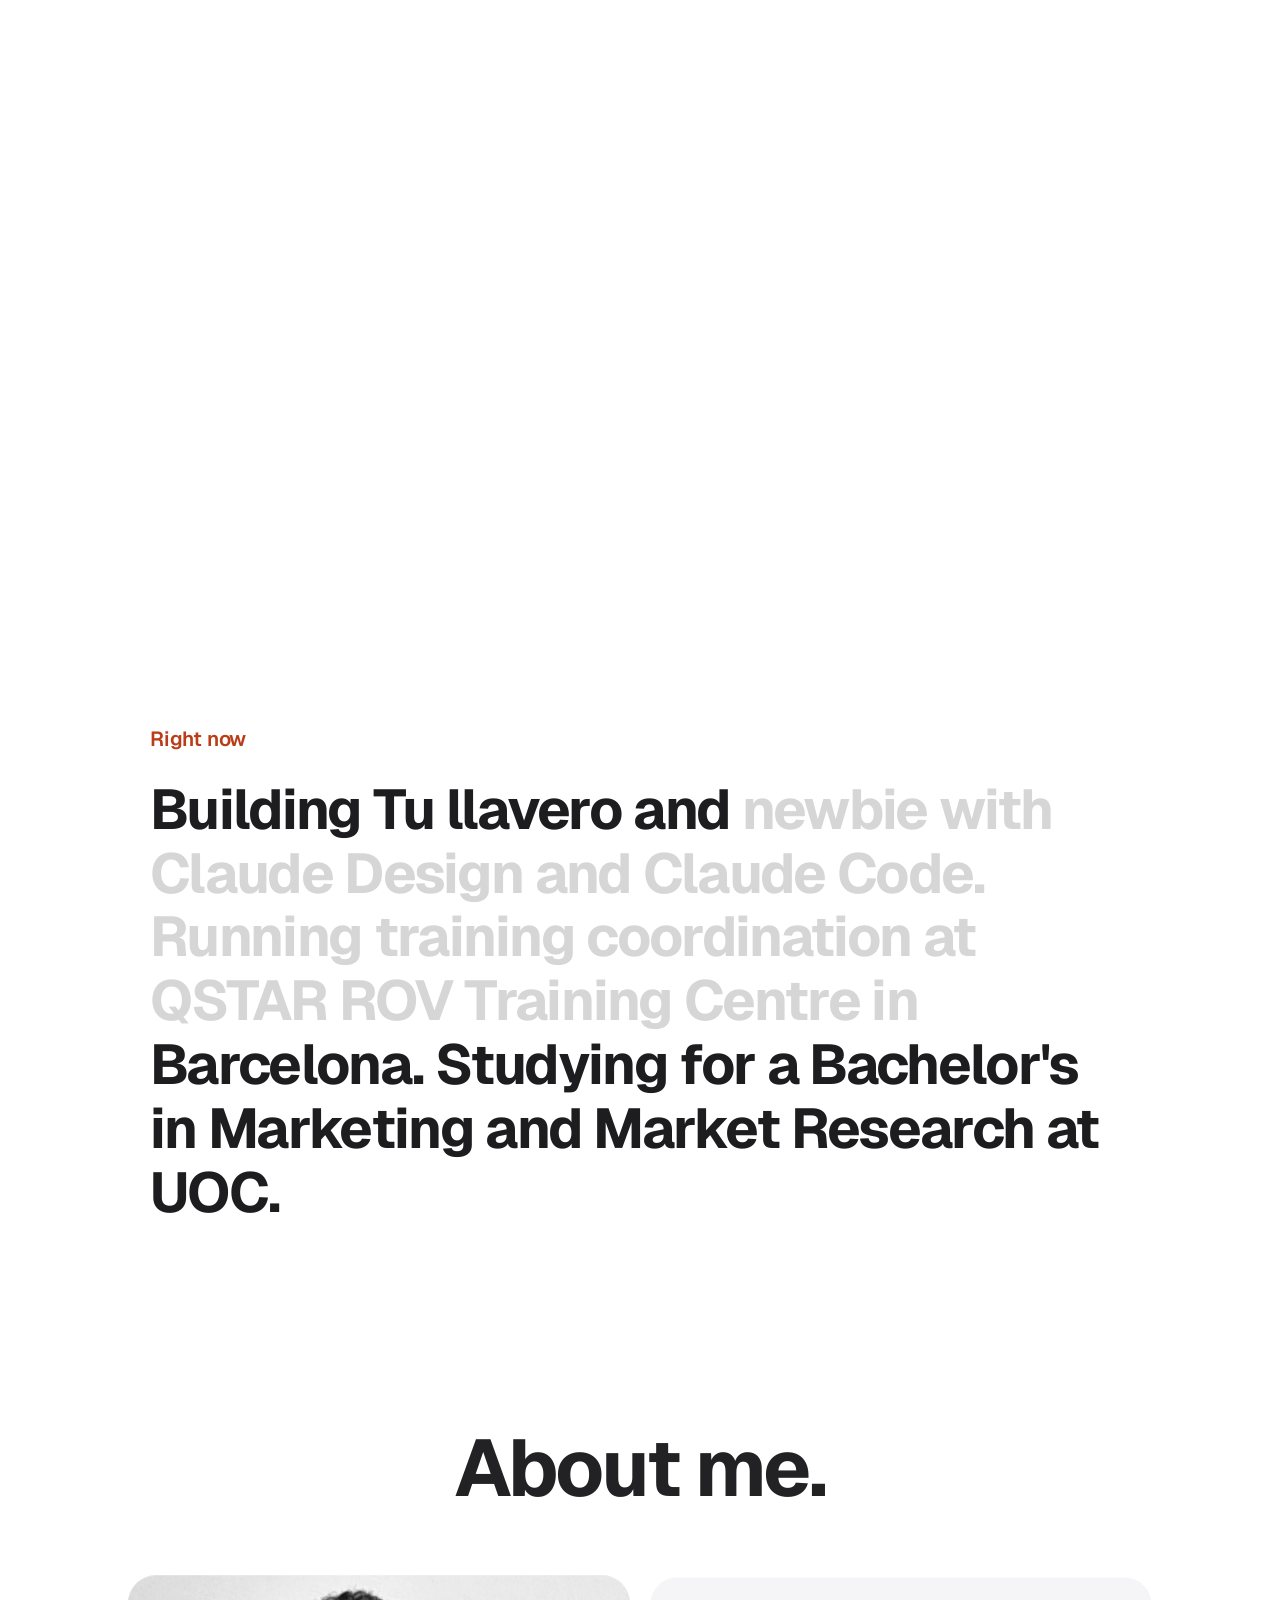
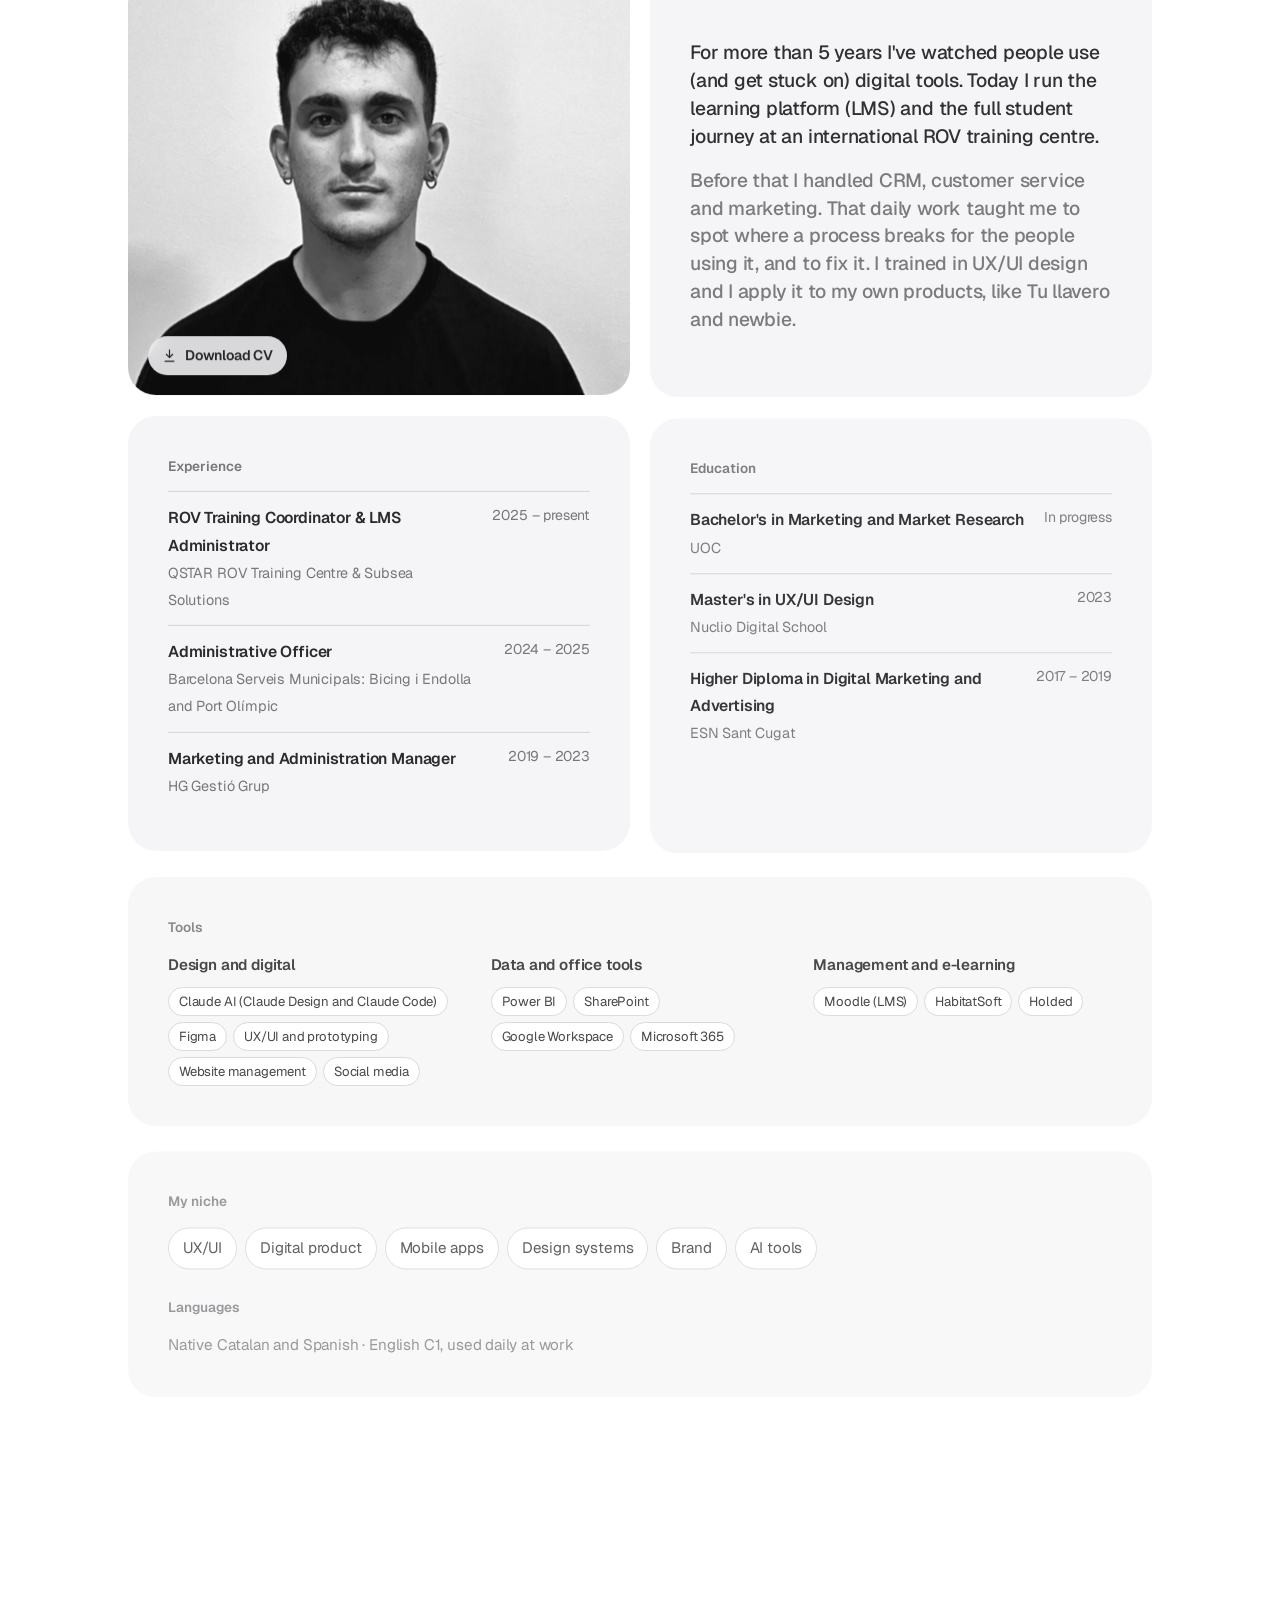
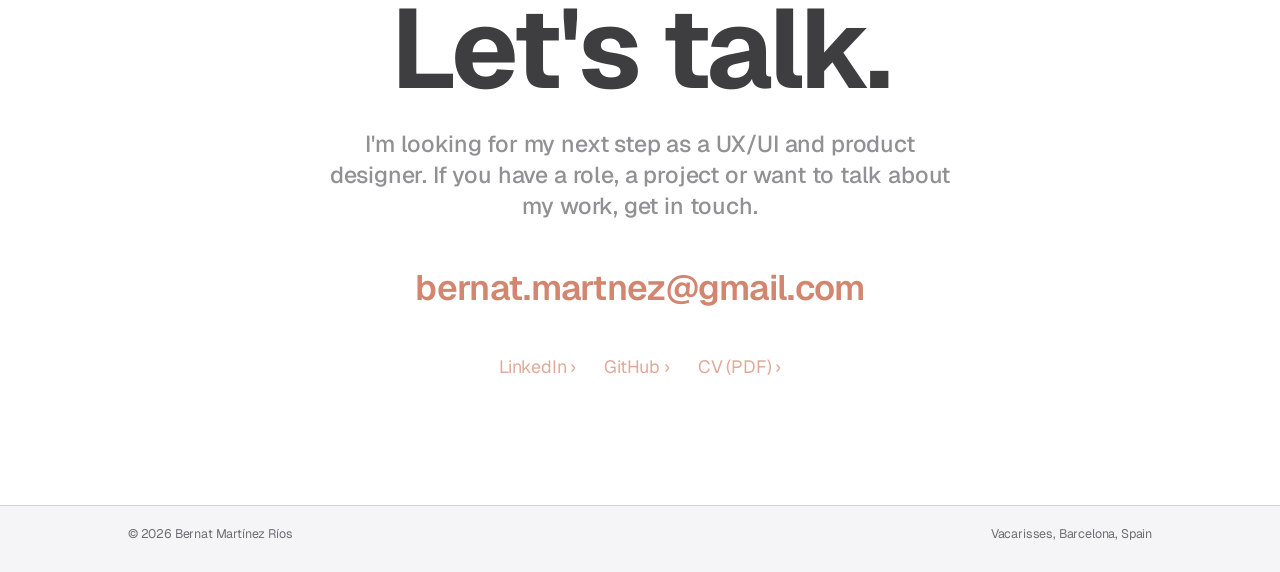
==== commit 93733670: "Versionar CSS y JS para que el navegador cargue siempre la última versión Co-Authored-By: Claude Opu" ====
--- a/en/index.html
+++ b/en/index.html
@@ -15,8 +15,8 @@
 <link rel="preconnect" href="https://fonts.gstatic.com" crossorigin>
 <link href="https://fonts.googleapis.com/css2?family=Geist:wght@100..900&display=swap" rel="stylesheet">
 <link rel="alternate" hreflang="es" href="../index.html">
-<link rel="stylesheet" href="../styles.css">
-<link rel="stylesheet" href="../apple.css">
+<link rel="stylesheet" href="../styles.css?v=20261030c">
+<link rel="stylesheet" href="../apple.css?v=20261030c">
 </head>
 <body class="ap-body">
 <header class="topbar">
@@ -98,6 +98,6 @@
 <footer class="ap-foot"><div><span>© 2026 Bernat Martínez Ríos</span><span>Vacarisses, Barcelona, Spain</span></div></footer>
 <script src="../vendor/gsap.min.js"></script>
 <script src="../vendor/ScrollTrigger.min.js"></script>
-<script src="../apple.js"></script>
+<script src="../apple.js?v=20261030c"></script>
 </body>
 </html>
--- a/styles.css
+++ b/styles.css
@@ -216,8 +216,8 @@
 .source{font-size:.85rem;color:var(--muted)}
 
 /* Galería de pantallas: tira horizontal con scroll */
-.strip{display:flex;gap:16px;overflow-x:auto;scroll-snap-type:x mandatory;padding:8px 2px 18px;margin-top:20px;scrollbar-width:thin}
-.strip figure{flex:0 0 clamp(170px,26vw,210px);scroll-snap-align:start}
+.strip{display:grid;grid-template-columns:repeat(auto-fill,minmax(140px,1fr));gap:16px;padding:8px 0 18px;margin-top:20px}
+.strip figure{min-width:0}
 .shot-btn{display:block;width:100%;padding:0;border:1px solid var(--line);border-radius:22px;overflow:hidden;background:var(--surface);cursor:zoom-in;transition:transform .3s cubic-bezier(.2,.8,.2,1),box-shadow .3s}
 .shot-btn:hover{transform:translateY(-4px);box-shadow:0 16px 30px -18px rgba(60,30,15,.45)}
 .shot-btn img{width:100%;height:auto}
@@ -406,7 +406,7 @@
 .screens-tabs button{border:0;background:transparent;font:inherit;font-size:.92rem;font-weight:500;color:var(--muted);padding:7px 16px;border-radius:999px;cursor:pointer;transition:background .2s,color .2s}
 .screens-tabs button span{font-size:.8rem;opacity:.7;margin-left:4px}
 .screens-tabs button[aria-selected="true"]{background:var(--ink);color:var(--bg)}
-.screens-strip figure{flex:0 0 clamp(200px,24vw,260px)}
+.screens-strip{grid-template-columns:repeat(auto-fill,minmax(130px,1fr))}
 .screens-strip .shot-btn{aspect-ratio:390/780;border-radius:20px}
 .screens-strip .shot-btn img{width:100%;height:100%;object-fit:cover;object-position:top}
 .screens-strip figcaption b{color:var(--accent);font-weight:600;margin-right:4px}
--- a/apple.css
+++ b/apple.css
@@ -191,6 +191,5 @@
 .jump{top:52px}
 html.cs-on .cs-w{display:inline-block;overflow:hidden;vertical-align:top;padding:0 .02em .1em;margin:0 -.02em -.1em}
 html.cs-on .cs-w > span{display:inline-block}
-html.cs-on .strip.cs-pinned{scroll-snap-type:none;overflow-x:hidden;scrollbar-width:none}
 html.cs-on .case-banner{will-change:clip-path}
 .strip[hidden]{display:none}
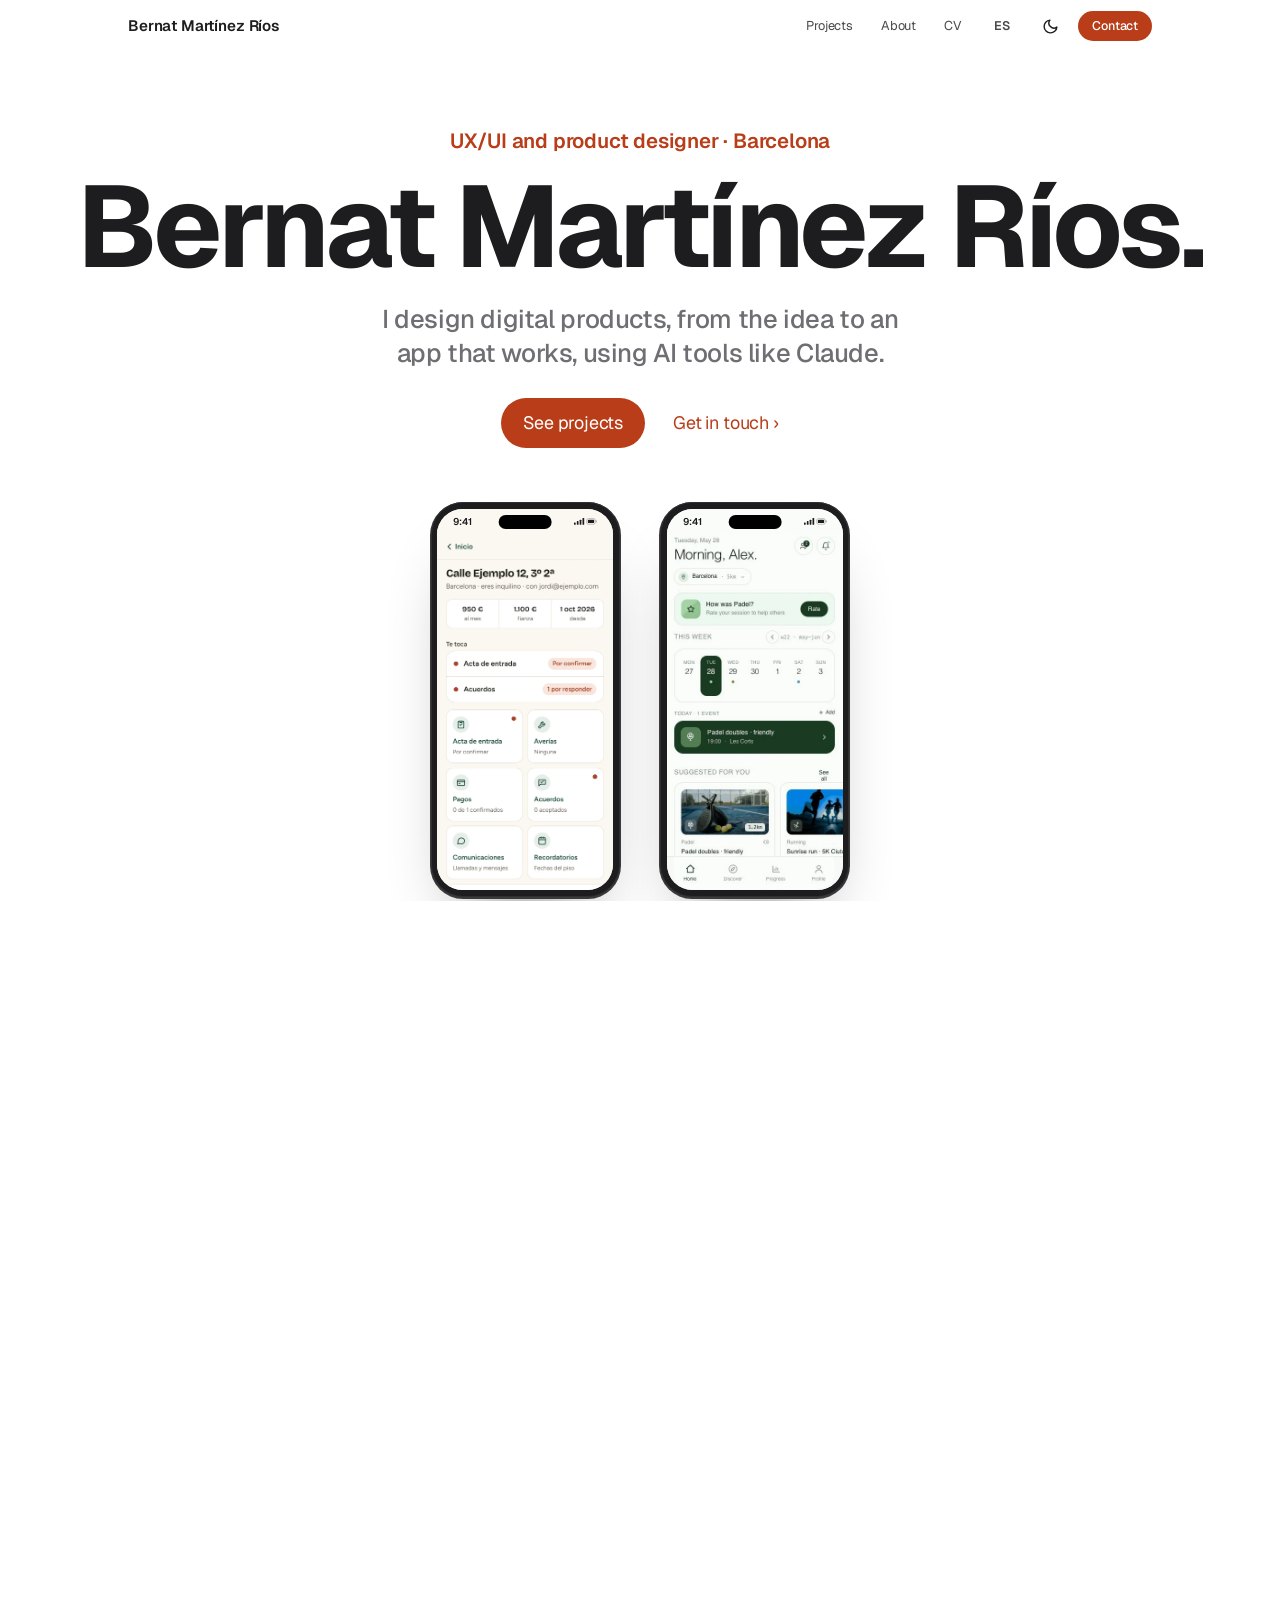
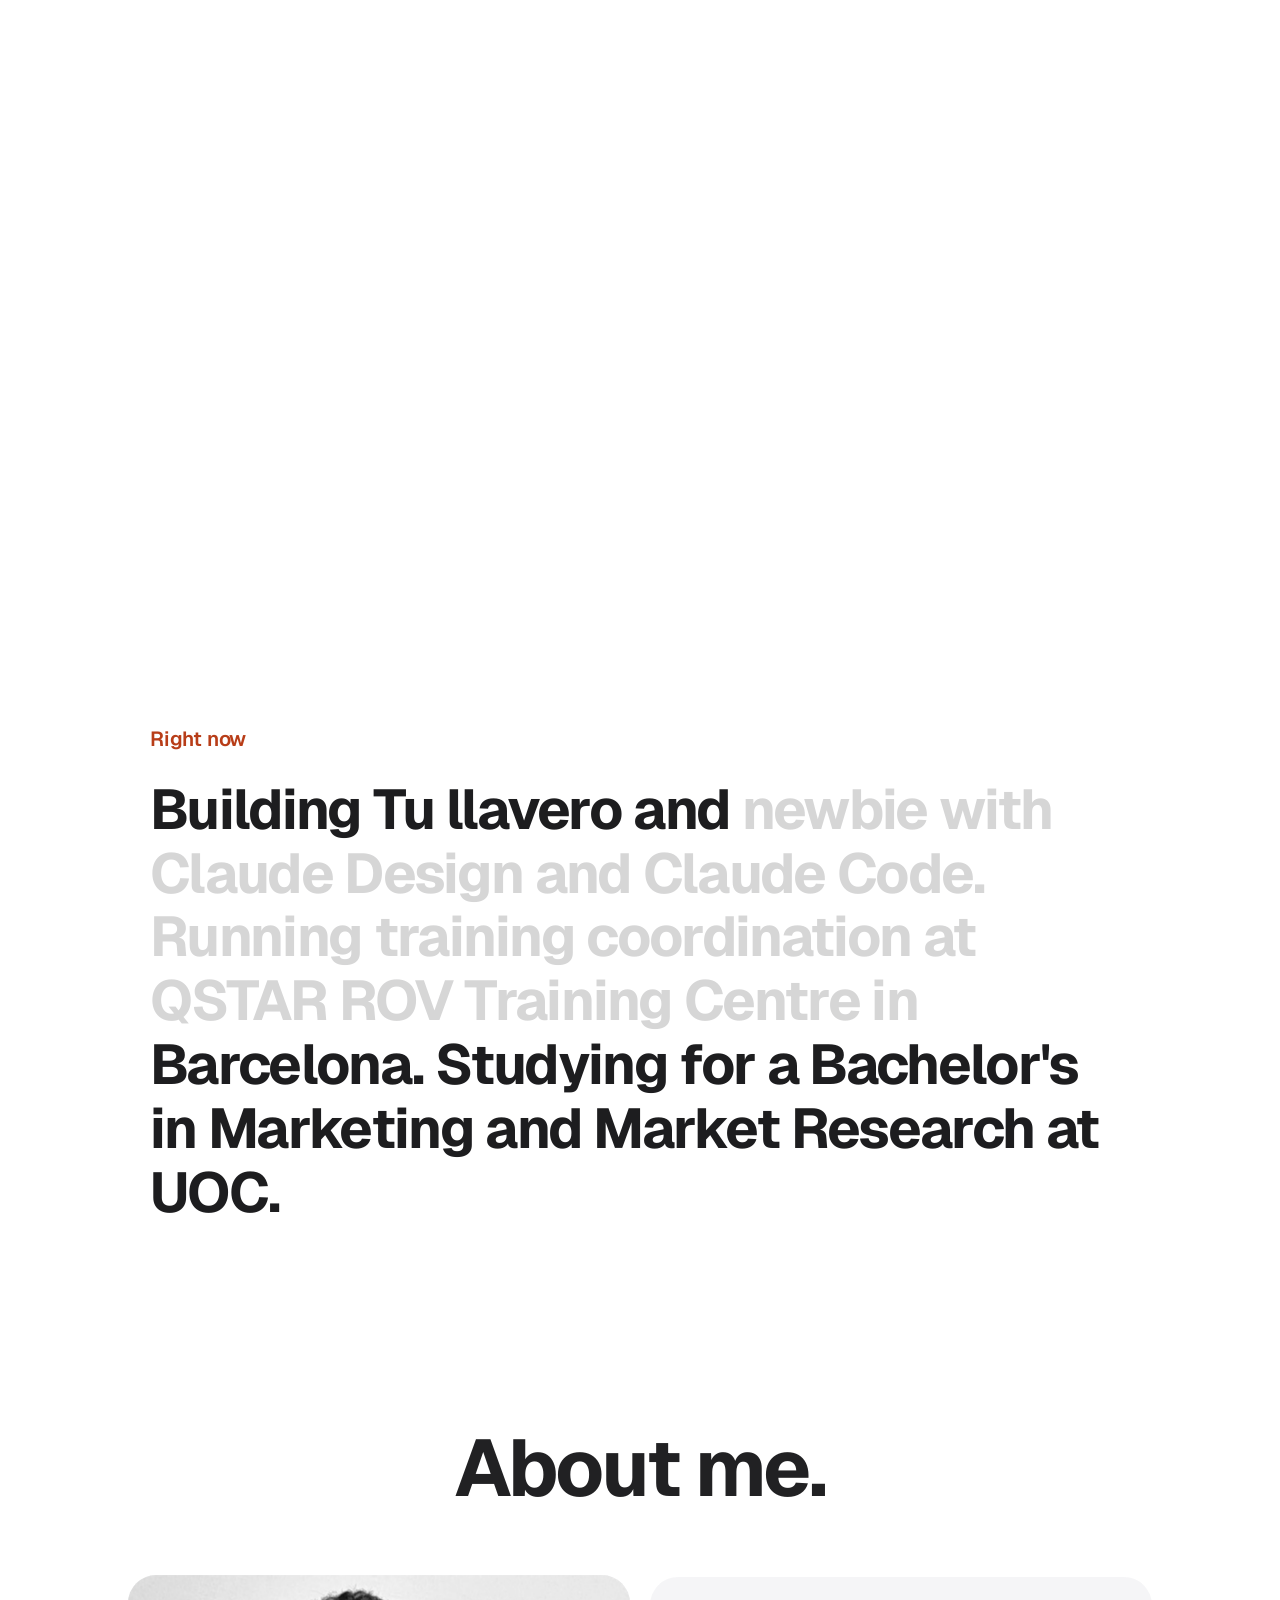
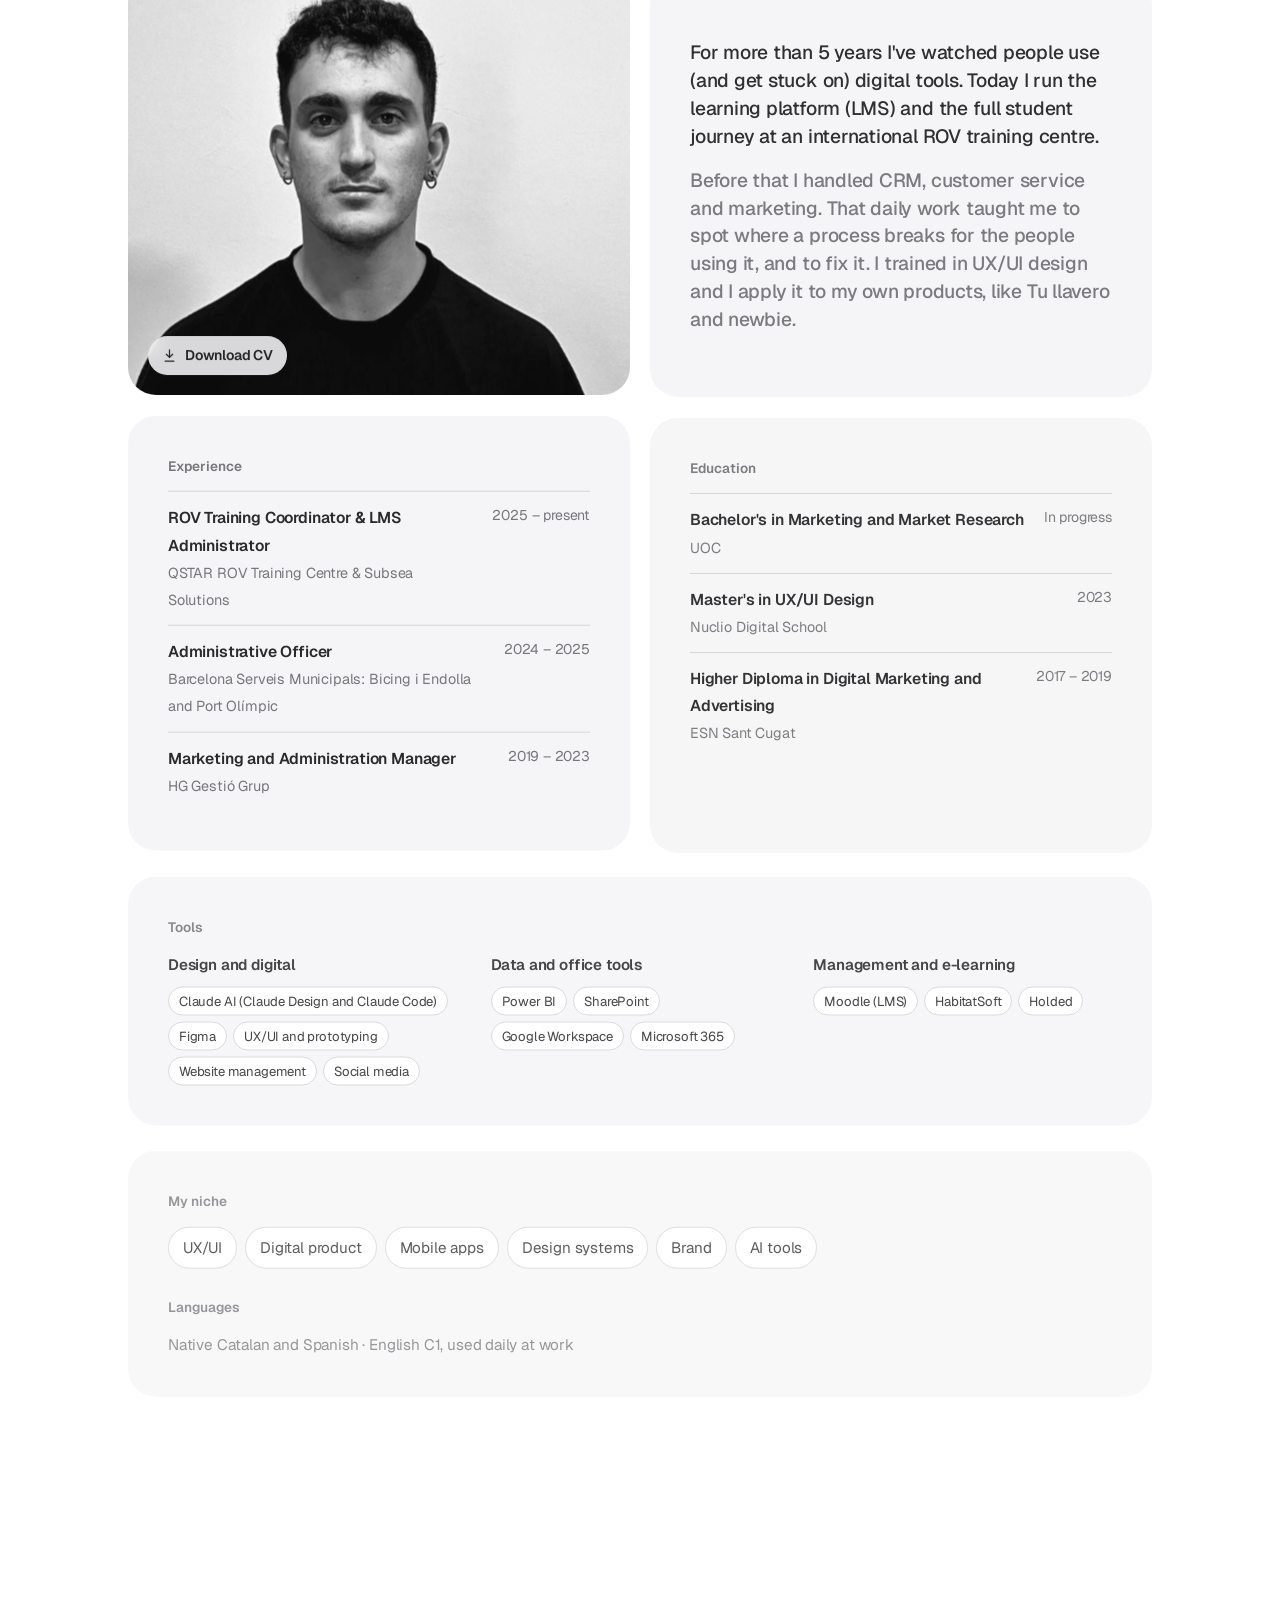
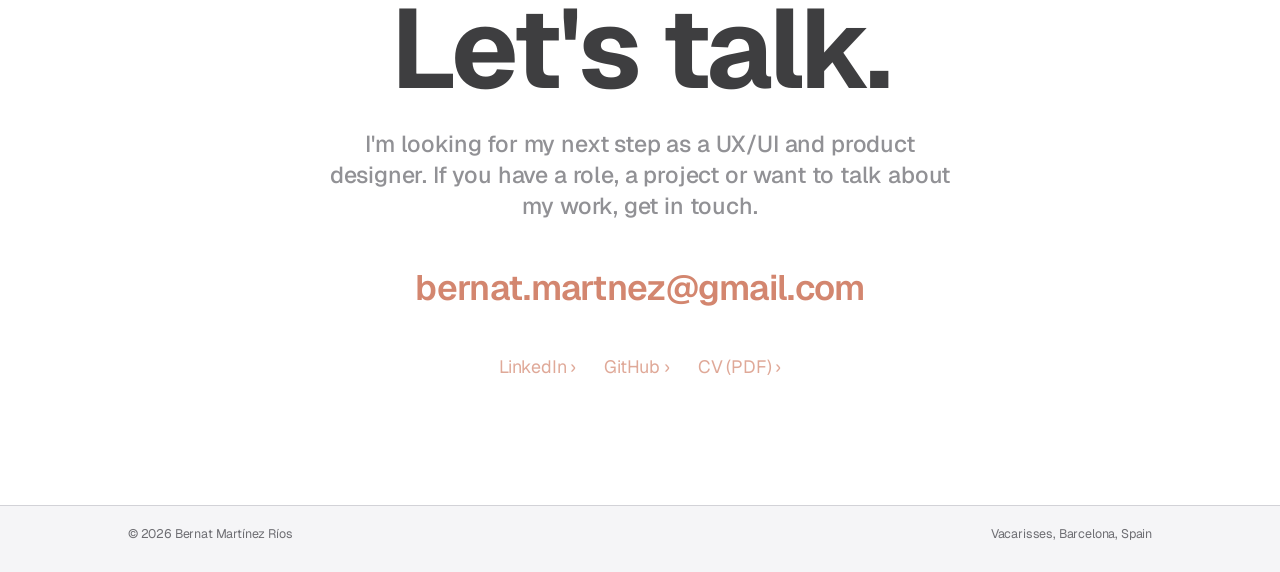
==== commit 48769069: "newbie: las 20 pantallas del prototipo en la rejilla Co-Authored-By: Claude Opus 5.5 <noreply@anthro" ====
--- a/en/index.html
+++ b/en/index.html
@@ -15,8 +15,8 @@
 <link rel="preconnect" href="https://fonts.gstatic.com" crossorigin>
 <link href="https://fonts.googleapis.com/css2?family=Geist:wght@100..900&display=swap" rel="stylesheet">
 <link rel="alternate" hreflang="es" href="../index.html">
-<link rel="stylesheet" href="../styles.css?v=20261030c">
-<link rel="stylesheet" href="../apple.css?v=20261030c">
+<link rel="stylesheet" href="../styles.css?v=20261030d">
+<link rel="stylesheet" href="../apple.css?v=20261030d">
 </head>
 <body class="ap-body">
 <header class="topbar">
@@ -98,6 +98,6 @@
 <footer class="ap-foot"><div><span>© 2026 Bernat Martínez Ríos</span><span>Vacarisses, Barcelona, Spain</span></div></footer>
 <script src="../vendor/gsap.min.js"></script>
 <script src="../vendor/ScrollTrigger.min.js"></script>
-<script src="../apple.js?v=20261030c"></script>
+<script src="../apple.js?v=20261030d"></script>
 </body>
 </html>
--- a/styles.css
+++ b/styles.css
@@ -445,3 +445,5 @@
 @media (max-width:620px){.topnav a.pill{display:none}.brandname{font-size:.95rem}}
 
 .strip[hidden]{display:none}
+
+@media (max-width:600px){.strip,.screens-strip{grid-template-columns:repeat(3,minmax(0,1fr));gap:10px}.strip figcaption{font-size:.78rem}}
